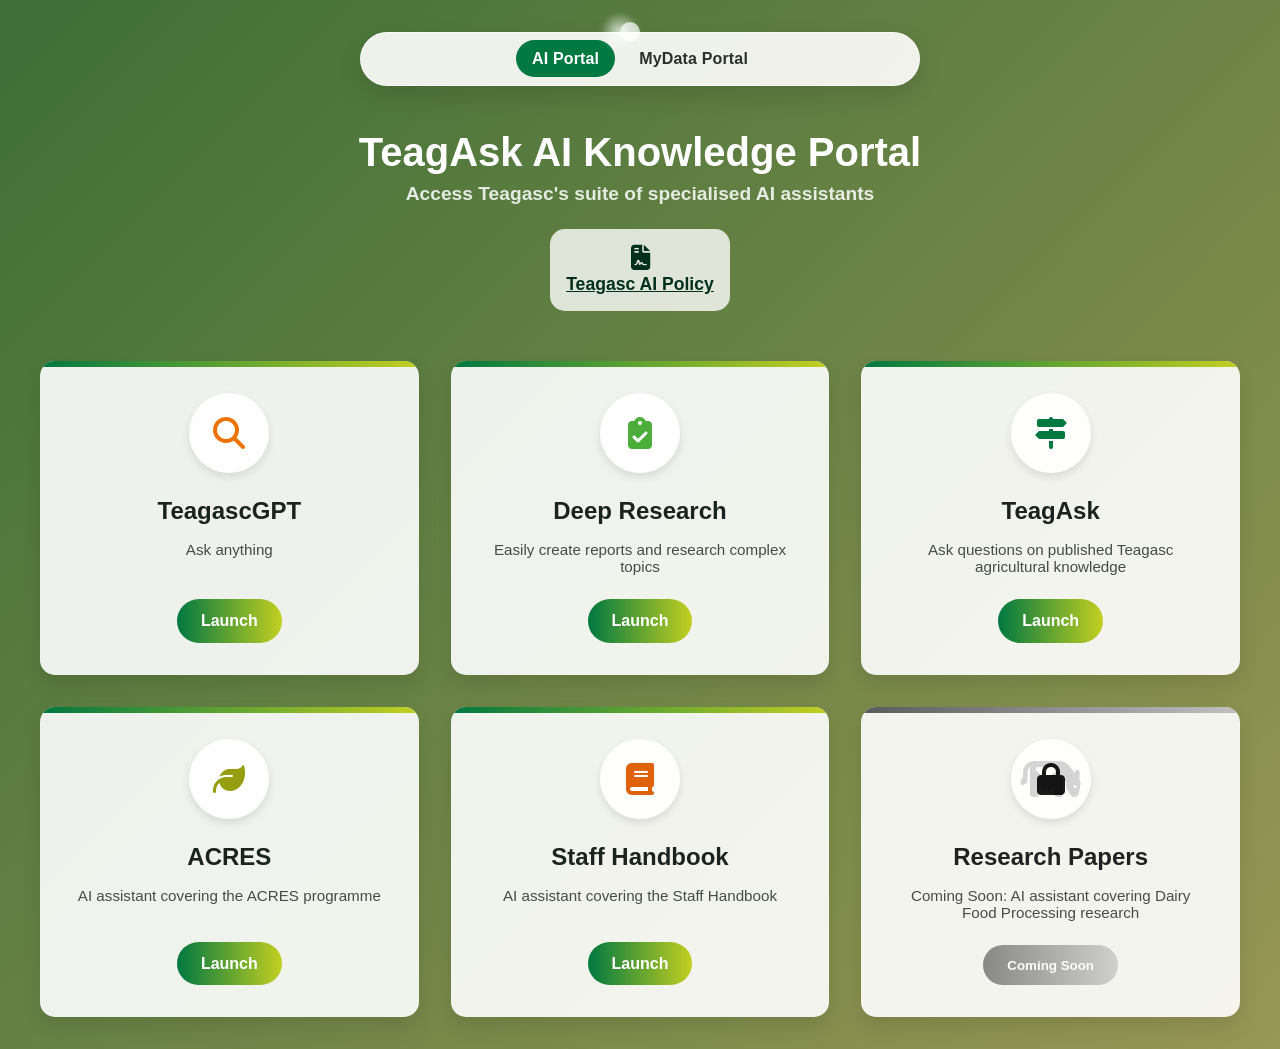
==== index.html @ 5e473bdd "added nav bar" ====
<!DOCTYPE html>
<html lang="en">

<head>
  <meta charset="UTF-8" />
  <meta name="viewport" content="width=device-width, initial-scale=1.0" />
  <title>TeagAsk AI Knowledge Portal</title>
  <link rel="stylesheet" href="styles.css">

  <!-- Font Awesome CDN for icons -->
  <link rel="stylesheet" href="https://cdnjs.cloudflare.com/ajax/libs/font-awesome/6.7.2/css/all.min.css" integrity="sha512-Evv84Mr4kqVGRNSgIGL/F/aIDqQb7xQ2vcrdIwxfjThSH8CSR7PBEakCr51Ck+w+/U6swU2Im1vVX0SVk9ABhg==" crossorigin="anonymous" referrerpolicy="no-referrer" />

</head>

<body>
  <!-- Custom cursor elements -->
  <div class="cursor"></div>
  <div class="cursor-glow"></div>

  <nav class="top-nav" aria-label="Portal navigation">
    <a class="top-nav-link active" href="https://ai.teagasc.net/aiportal">AI Portal</a>
    <a class="top-nav-link" href="https://ai.teagasc.net/mydata">MyData Portal</a>
  </nav>

  <header>
    <h1>TeagAsk AI Knowledge Portal</h1>
    <p class="subtitle">Access Teagasc's suite of specialised AI assistants</p>
  </header>

    <footer style="margin-bottom: 50px;">
    <div class="footer-links">
      <!-- Teagasc AI Policy -->
      <a href="./Teagasc_AI_Policy_1.0.pdf" class="footer-link" style="cursor: none">
        <i class="fas fa-file-contract" style="text-decoration: none;"></i>
        <span style="text-decoration: underline;">Teagasc AI Policy</span>
      </a>
      <!-- Teagasc Staff AI Guidelines -->
      <!-- <a href="#" class="footer-link" style="cursor: none">
        <i class="fas fa-user-shield" style="text-decoration: none;"></i>
        <span style="text-decoration: underline;">Teagasc Staff AI Guidelines</span>
      </a> -->
      <!-- Teagasc AI Ethics Committee -->
      <!-- <a href="#" class="footer-link" style="cursor: none">
        <i class="fas fa-balance-scale" style="text-decoration: none;"></i>
        <span style="text-decoration: underline;">Teagasc AI Ethics Committee</span>
      </a> -->
    </div>
  </footer>

  <main class="dashboard">


    <!-- LibreChat -->
    <div class="card">
      <div class="card-icon">
        <!-- Magnifying glass icon for research and reporting -->
        <i class="fas fa-search" style="color: #ec7301;"></i>
      </div>
      <h2>TeagascGPT</h2>
      <p>Ask anything</p>
      <a class="card-button" href="https://ai.teagasc.net/login">Launch</a>
    </div>


    <!-- TeagAsk for Teagasc Research Card -->
    <div class="card">
      <div class="card-icon">
        <!-- Clipboard research and reporting -->
        <i class="fas fa-clipboard-check" style="color: #4BAe3B;"></i>
      </div>
      <h2>Deep Research</h2>
      <p>Easily create reports and research complex topics</p>
      <a class="card-button" href="https://teagask.teagasc.net/#form">Launch</a>
    </div>
    
        <!-- TeagAsk Card -->
    <div class="card">
      <div class="card-icon">
        <!-- Signpost icon for advisory/signposting -->
        <i class="fas fa-map-signs" style="color: #007841;"></i>
      </div>
      <h2>TeagAsk</h2>
      <p>Ask questions on published Teagasc agricultural knowledge</p>
      <a class="card-button" href="https://teagasc.workvivo.com/spaces/71274/pages">Launch</a>
    </div>


    <!-- ACRES Card -->
    <div class="card">
      <div class="card-icon">
        <!-- Leaf icon representing agricultural themes -->
        <i class="fas fa-leaf" style="color: #959e0f;"></i>
      </div>
      <h2>ACRES</h2>
      <p>AI assistant covering the ACRES programme</p>
      <a class="card-button" href="https://teagasc.workvivo.com/spaces/49311/pages/acres-ai-assistant">Launch</a>
    </div>

    <!-- Staff Handbook Card -->
    <div class="card">
      <div class="card-icon">
        <!-- Book icon for the Staff Handbook -->
        <i class="fas fa-book" style="color: #de630c;"></i>
      </div>
      <h2>Staff Handbook</h2>
      <p>AI assistant covering the Staff Handbook</p>
      <a class="card-button" href="https://teagasc.workvivo.com/spaces/43306/pages/staff-handbook">Launch</a>
    </div>

    <!-- Research Digest Card -->
    <!-- <div class="card">
      <div class="card-icon">
        <i class="fas fa-newspaper" style="color: #c4161c;"></i>
      </div>
      <h2>Research Digest</h2>
      <p>Custom GPT for simplifying research papers into easy to understand articles</p>
      <a class="card-button" href="https://chatgpt.com/g/g-n08WcVpF4-teagasc-researchdigest">Launch</a>
    </div> -->


    <!-- AI Data Analyser Card -->
    <!-- <div class="card">
      <div class="card-icon">
        <i class="fas fa-chart-bar" style="color: #784600;"></i>
      </div>
      <h2>AI Data Analyser</h2>
      <p>Custom GPT specialised in data analysis and visualisations</p>
      <a class="card-button" href="https://chatgpt.com/g/g-67879f566f708191b89982acaa59dfac-teagasc-data-analysis">Launch</a>
    </div> -->


    <!-- Research Papers Card -->
    <!-- <div class="card">
      <div class="card-icon"> -->
        <!-- Cow icon for Dairy Food Processing research -->
        <!-- <i class="fas fa-cow"></i>
      </div>
      <h2>Research Papers</h2>
      <p>AI assistant covering Dairy Food Processing research</p>
      <button class="card-button">Launch</button>
    </div> -->

    <div class="card coming-soon">
      <div class="card-icon" style="position: relative;">
        <!-- Cow icon for Dairy Food Processing research -->
        <i class="fas fa-cow" style="font-size: 3rem; color: #d4d4d4;"></i>
        <!-- Lock overlay -->
        <div class="lock-overlay">
          <i class="fas fa-lock"></i>
        </div>
      </div>
      <h2>Research Papers</h2>
      <p>Coming Soon: AI assistant covering Dairy Food Processing research</p>
      <button class="card-button" disabled>Coming Soon</button>
    </div>




    <!-- RAG Bots Card (Opens the modal) -->
    <!-- <div class="card" id="ragBotsCard">
      <div class="card-icon">
        <svg viewBox="0 0 24 24" fill="none" stroke="#7d4800" stroke-width="2" stroke-linecap="round"
          stroke-linejoin="round">
          <path d="M22 19a2 2 0 0 1-2 2H4a2 2 0 0 1-2-2V5a2 2 0 0 1 2-2h5l2 3h9a2 2 0 0 1 2 2z"></path>
        </svg>
      </div>
      <h2>RAG Bots</h2>
      <p>Domain-specific AI assistants with specialised knowledge bases.</p>
      <button class="card-button" id="ragBotsButton">Explore</button>
    </div> -->
  </main>

  <!-- Modal Structure -->
  <!-- <div class="folder-modal" id="ragBotsModal">
    <div class="folder-modal-content">
      <div class="modal-header">
        <span class="modal-title">RAG Bots</span>
        <button class="close-modal" id="closeModalButton">×</button>
      </div>
      <div class="modal-body">
        <div class="app-icon" data-bot="Agricultural KB">
          <svg viewBox="0 0 24 24" fill="none" stroke="#238c18" stroke-width="2" stroke-linecap="round"
            stroke-linejoin="round">
            <path d="M2 3h6a4 4 0 0 1 4 4v14a3 3 0 0 0-3-3H2z"></path>
            <path d="M22 3h-6a4 4 0 0 0-4 4v14a3 3 0 0 1 3-3h7z"></path>
          </svg>
          <span>Staff Handbook</span>
        </div>

        <div class="app-icon" data-bot="Dairy Systems">
          <svg viewBox="0 0 24 24" fill="none" stroke="#16a085" stroke-width="2" stroke-linecap="round"
            stroke-linejoin="round">
            <path d="M18 8h1a4 4 0 0 1 0 8h-1"></path>
            <path d="M2 8h16v9a4 4 0 0 1-4 4H6a4 4 0 0 1-4-4V8z"></path>
            <line x1="6" y1="1" x2="6" y2="4"></line>
            <line x1="10" y1="1" x2="10" y2="4"></line>
            <line x1="14" y1="1" x2="14" y2="4"></line>
          </svg>
          <span>Research Paper</span>
        </div>

        <div class="app-icon" data-bot="Crop Science">
          <svg viewBox="0 0 24 24" fill="none" stroke="#c0392b" stroke-width="2" stroke-linecap="round"
            stroke-linejoin="round">
            <path d="M20.24 12.24a6 6 0 0 0-8.49-8.49L5 10.5V19h8.5z"></path>
            <line x1="16" y1="8" x2="2" y2="22"></line>
            <line x1="17.5" y1="15" x2="9" y2="15"></line>
          </svg>
          <span>ACRES</span>
        </div>
      </div>
    </div>
  </div> -->

  <script src="script.js"></script>
</body>

</html>
---- styles.css ----
:root {
    --primary-color: #007841;
    --secondary-color: #c3cf21;
    --accent-color: #c3cf21;
    --background-start: rgba(61, 111, 54, 1);
    --background-end: rgba(152, 151, 84, 1);
    --card-bg: rgba(255, 255, 255, 0.9);
    --card-shadow: 0 10px 20px rgba(0, 0, 0, 0.1);
    --text-color: #1b231e;
    --transition-time: 0.3s;
  }

  * {
    margin: 0;
    padding: 0;
    box-sizing: border-box;
    font-family: 'Segoe UI', Tahoma, Geneva, Verdana, sans-serif;
  }

  /* Hide the default cursor everywhere */
  body,
  button,
  .card,
  .card-button,
  .app-icon,
  .close-modal
  .footer-links {
    cursor: none !important;
  }

  body {
    min-height: 100vh;
    background: linear-gradient(135deg, var(--background-start), var(--background-end));
    color: var(--text-color);
    display: flex;
    flex-direction: column;
    align-items: center;
    transition: background 0.5s ease;
    padding: 2rem;
    overflow-x: hidden;
  }

  .top-nav {
    position: static;
    z-index: 9999;
    width: min(560px, 100%);
    margin: 0 auto 1.25rem;
    padding: 0.45rem;
    display: flex;
    justify-content: center;
    gap: 0.5rem;
    background: rgba(248, 248, 245, 0.95);
    border: 1px solid rgba(255, 255, 255, 0.7);
    border-radius: 999px;
    box-shadow: 0 10px 25px rgba(0, 0, 0, 0.12);
    backdrop-filter: blur(6px);
  }

  .top-nav-link {
    padding: 0.6rem 1rem;
    border-radius: 999px;
    color: #2a302b;
    text-decoration: none;
    font-weight: 600;
    letter-spacing: 0.01em;
    transition: background-color 0.2s ease, color 0.2s ease;
  }

  .top-nav-link:hover {
    background: rgba(0, 120, 65, 0.12);
    color: #0c4a2c;
  }

  .top-nav-link.active {
    background: #007841;
    color: #ffffff;
  }

  /* Custom cursor styles with smooth transition */
  .cursor {
    position: fixed;
    width: 20px;
    height: 20px;
    border-radius: 50%;
    background-color: rgba(255, 255, 255, 0.69);
    pointer-events: none;
    transform: translate(-50%, -50%);
    z-index: 10002;
    transition: background-color 0.3s ease;
  }

  .cursor-glow {
    position: fixed;
    width: 40px;
    height: 40px;
    border-radius: 50%;
    background: radial-gradient(circle, rgba(253, 255, 254, 0.8) 0%, rgba(255, 255, 255, 0) 70%);
    pointer-events: none;
    transform: translate(-50%, -50%);
    z-index: 10001;
    filter: blur(2px);
    transition: background-color 0.3s ease, width 0.3s ease, height 0.3s ease;
  }

  header {
    text-align: center;
    width: 100%;
  }

  h1 {
    font-size: 2.5rem;
    margin-bottom: 0.5rem;
    margin-top: 1.5rem;
    background: linear-gradient(to right, var(--background-start), var(--background-end));
    -webkit-background-clip: text;
    background-clip: text;
    color: rgb(255, 255, 255);
  }

  header p {
    color: rgb(255, 255, 255);
    font-weight: bold;
    font-size: 2.5rem;
    margin-bottom: 0.5rem;
  }

  .subtitle {
    font-size: 1.2rem;
    opacity: 0.85;
  }

  .dashboard {
    display: grid;
    grid-template-columns: repeat(auto-fit, minmax(300px, 1fr));
    gap: 2rem;
    width: 100%;
    max-width: 1200px;
  }

  .card {
    background: var(--card-bg);
    border-radius: 15px;
    padding: 2rem;
    box-shadow: var(--card-shadow);
    transition: transform var(--transition-time), box-shadow var(--transition-time);
    position: relative;
    overflow: hidden;
    display: flex;
    flex-direction: column;
    align-items: center;
    min-height: 250px;
  }

  .card:hover {
    transform: translateY(-10px);
    box-shadow: 0 15px 30px rgba(0, 0, 0, 0.15);
  }

  .card::before {
    content: '';
    position: absolute;
    top: 0;
    left: 0;
    width: 100%;
    height: 6px;
    background: linear-gradient(to right, var(--primary-color), var(--secondary-color));
  }

  .card-icon {
    width: 80px;
    height: 80px;
    margin-bottom: 1.5rem;
    display: flex;
    align-items: center;
    justify-content: center;
    background: rgba(255, 255, 255, 0.9);
    border-radius: 50%;
    box-shadow: 0 4px 8px rgba(0, 0, 0, 0.1);
  }

  .card-icon i {
    font-size: 2rem;  /* Increase this value as needed */
    display: block;
    width: 100%;
    text-align: center;
  }

  .card h2 {
    font-size: 1.5rem;
    margin-bottom: 1rem;
    text-align: center;
  }

  .card p {
    font-size: 0.95rem;
    opacity: 0.8;
    text-align: center;
    margin-bottom: 1.5rem;
  }

  .card-button {
    padding: 0.8rem 1.5rem;
    background: linear-gradient(to right, var(--primary-color), var(--secondary-color));
    color: white;
    border: none;
    border-radius: 30px;
    font-weight: 600;
    transition: transform 0.2s;
    margin-top: auto;
    text-decoration: none;
  }

  .card-button:hover {
    transform: scale(1.05);
  }

  /* ======== MODAL (Folder-style) ======== */
  .folder-modal {
    position: fixed;
    top: 0;
    left: 0;
    width: 100vw;
    height: 100vh;
    background: rgba(0, 0, 0, 0.5);
    backdrop-filter: blur(5px);
    display: none;
    /* Hidden by default */
    align-items: center;
    justify-content: center;
    z-index: 10000;
    /* Above everything else */
  }

  .folder-modal.show {
    display: flex;
    /* Show the modal */
    animation: fadeIn 0.3s forwards;
  }

  @keyframes fadeIn {
    from {
      opacity: 0;
    }

    to {
      opacity: 1;
    }
  }

  .folder-modal-content {
    width: 90%;
    max-width: 600px;
    background: var(--card-bg);
    border-radius: 20px;
    padding: 2rem;
    box-shadow: var(--card-shadow);
    position: relative;
    display: flex;
    flex-direction: column;
    align-items: center;
    animation: scaleUp 0.3s ease;
  }

  @keyframes scaleUp {
    from {
      transform: scale(0.9);
    }

    to {
      transform: scale(1);
    }
  }

  .modal-header {
    margin-bottom: 1.5rem;
    display: flex;
    justify-content: space-between;
    width: 100%;
  }

  .modal-title {
    font-size: 1.4rem;
    font-weight: bold;
    text-align: left;
  }

  .close-modal {
    background: none;
    border: none;
    font-size: 1.85rem;
    cursor: none;
    color: #999;
    transition: color 0.2s;
  }

  .close-modal:hover {
    color: #666;
  }

  .modal-body {
    display: flex;
    flex-wrap: wrap;
    gap: 1rem;
    justify-content: center;
    width: 100%;
  }

  /* Example “app icon” style for the AI assistants inside the folder */
  .app-icon {
    width: 100px;
    height: 100px;
    background: rgba(255, 255, 255, 0.9);
    border-radius: 15px;
    box-shadow: 0 4px 8px rgba(0, 0, 0, 0.1);
    display: flex;
    flex-direction: column;
    align-items: center;
    justify-content: center;
    text-align: center;
    transition: transform 0.2s;
  }

  .app-icon:hover {
    transform: translateY(-5px);
  }

  .app-icon svg {
    width: 40px;
    height: 40px;
    margin-bottom: 0.5rem;
  }

  .app-icon span {
    font-size: 0.85rem;
    font-weight: 500;
  }

  /* Responsive */
  @media (max-width: 768px) {
    .top-nav {
      width: 100%;
      padding: 0.4rem;
      gap: 0.35rem;
    }

    .top-nav-link {
      flex: 1;
      text-align: center;
      padding: 0.55rem 0.75rem;
      font-size: 0.95rem;
    }

    .dashboard {
      grid-template-columns: 1fr;
    }

    h1 {
      font-size: 2rem;
    }

    .card {
      min-height: 220px;
    }

    .folder-modal-content {
      width: 95%;
    }
  }



  footer {
    margin-top: 1rem;
    bottom: 0;
    padding: 1rem;
    background-color: rgba(255, 254, 254, 0.8); /* Slightly darker for contrast with white text */
    text-align: center;
    border-radius: 15px;
    transition: transform var(--transition-time), box-shadow var(--transition-time);
  }

  footer:hover {
    transform: translateY(-10px);
  }

  .footer-links {
    display: flex;
    justify-content: center;
    gap: 5rem; /* spacing between links */
  }

  .footer-link {
    display: flex;
    flex-direction: column;
    align-items: center;
    text-decoration: none;
    color: #00301b; /* white text */
    font-weight: 600;
    font-size: 1.1rem; /* slightly larger text */
  }

  .footer-link i {
    font-size: 1.6rem; /* make icon a bit bigger */
    margin-bottom: 0.25rem;
  }


   /* Apply grayscale to the entire card to achieve the black and white effect */
   .coming-soon {
    filter: grayscale(100%);
    position: relative;
  }

  /* Style the lock overlay to appear over the card-icon */
  .coming-soon .lock-overlay {
    position: absolute;
    top: 50%;
    left: 50%;
    transform: translate(-50%, -50%);
    color: #000000;
    font-size: 2.5rem;
    opacity: 0.9;
    pointer-events: none; /* Ensure the overlay doesn't block interactions */
  }

  /* Disable the button appearance */
  .coming-soon .card-button {
    cursor: not-allowed;
    opacity: 0.7;
  }
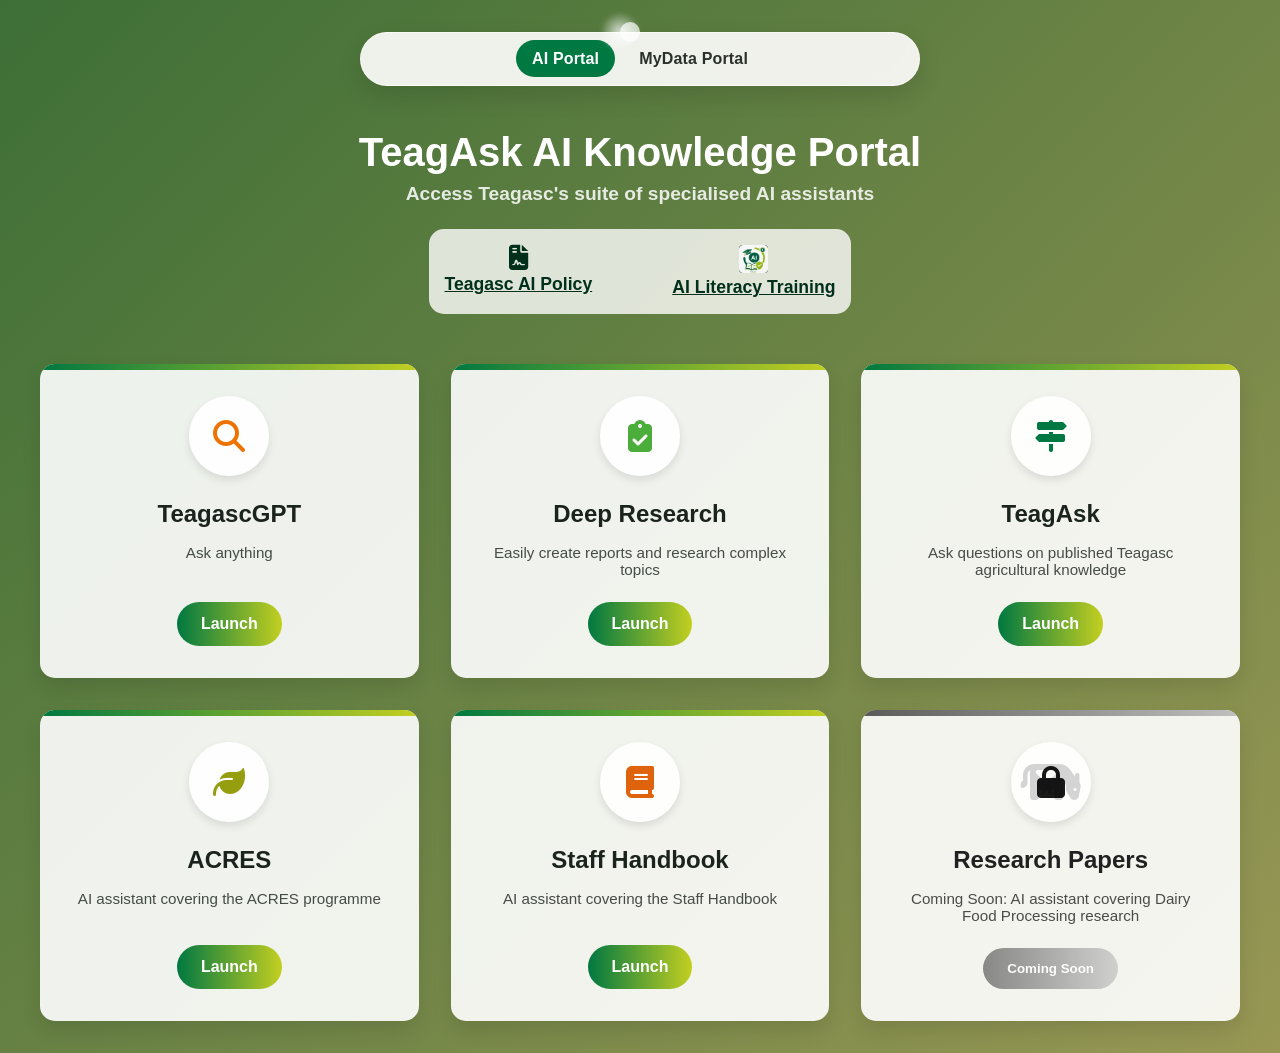
==== commit 53eab3c9: "Add AI literacy training footer link" ====
--- a/index.html
+++ b/index.html
@@ -30,13 +30,18 @@
     <footer style="margin-bottom: 50px;">
     <div class="footer-links">
       <!-- Teagasc AI Policy -->
-      <a href="./Teagasc_AI_Policy_1.0.pdf" class="footer-link" style="cursor: none">
-        <i class="fas fa-file-contract" style="text-decoration: none;"></i>
-        <span style="text-decoration: underline;">Teagasc AI Policy</span>
-      </a>
-      <!-- Teagasc Staff AI Guidelines -->
-      <!-- <a href="#" class="footer-link" style="cursor: none">
-        <i class="fas fa-user-shield" style="text-decoration: none;"></i>
+      <a href="./Teagasc_AI_Policy_1.0.pdf" class="footer-link" style="cursor: none">
+        <i class="fas fa-file-contract" style="text-decoration: none;"></i>
+        <span style="text-decoration: underline;">Teagasc AI Policy</span>
+      </a>
+      <!-- AI Literacy Training -->
+      <a href="https://tlearn.teagasc.ie/course/view.php?id=578" class="footer-link" style="cursor: none">
+        <img class="footer-link-icon" src="./Foundational-AI-Icon.png" alt="" aria-hidden="true">
+        <span style="text-decoration: underline;">AI Literacy Training</span>
+      </a>
+      <!-- Teagasc Staff AI Guidelines -->
+      <!-- <a href="#" class="footer-link" style="cursor: none">
+        <i class="fas fa-user-shield" style="text-decoration: none;"></i>
         <span style="text-decoration: underline;">Teagasc Staff AI Guidelines</span>
       </a> -->
       <!-- Teagasc AI Ethics Committee -->
--- a/styles.css
+++ b/styles.css
@@ -383,11 +383,13 @@
     transform: translateY(-10px);
   }
 
-  .footer-links {
-    display: flex;
-    justify-content: center;
-    gap: 5rem; /* spacing between links */
-  }
+  .footer-links {
+    display: flex;
+    justify-content: center;
+    align-items: flex-start;
+    flex-wrap: wrap;
+    gap: 5rem; /* spacing between links */
+  }
 
   .footer-link {
     display: flex;
@@ -399,10 +401,18 @@
     font-size: 1.1rem; /* slightly larger text */
   }
 
-  .footer-link i {
-    font-size: 1.6rem; /* make icon a bit bigger */
-    margin-bottom: 0.25rem;
-  }
+  .footer-link i {
+    font-size: 1.6rem; /* make icon a bit bigger */
+    margin-bottom: 0.25rem;
+  }
+
+  .footer-link-icon {
+    width: 1.8rem;
+    height: 1.8rem;
+    object-fit: contain;
+    margin-bottom: 0.25rem;
+    border-radius: 0.25rem;
+  }
 
 
    /* Apply grayscale to the entire card to achieve the black and white effect */
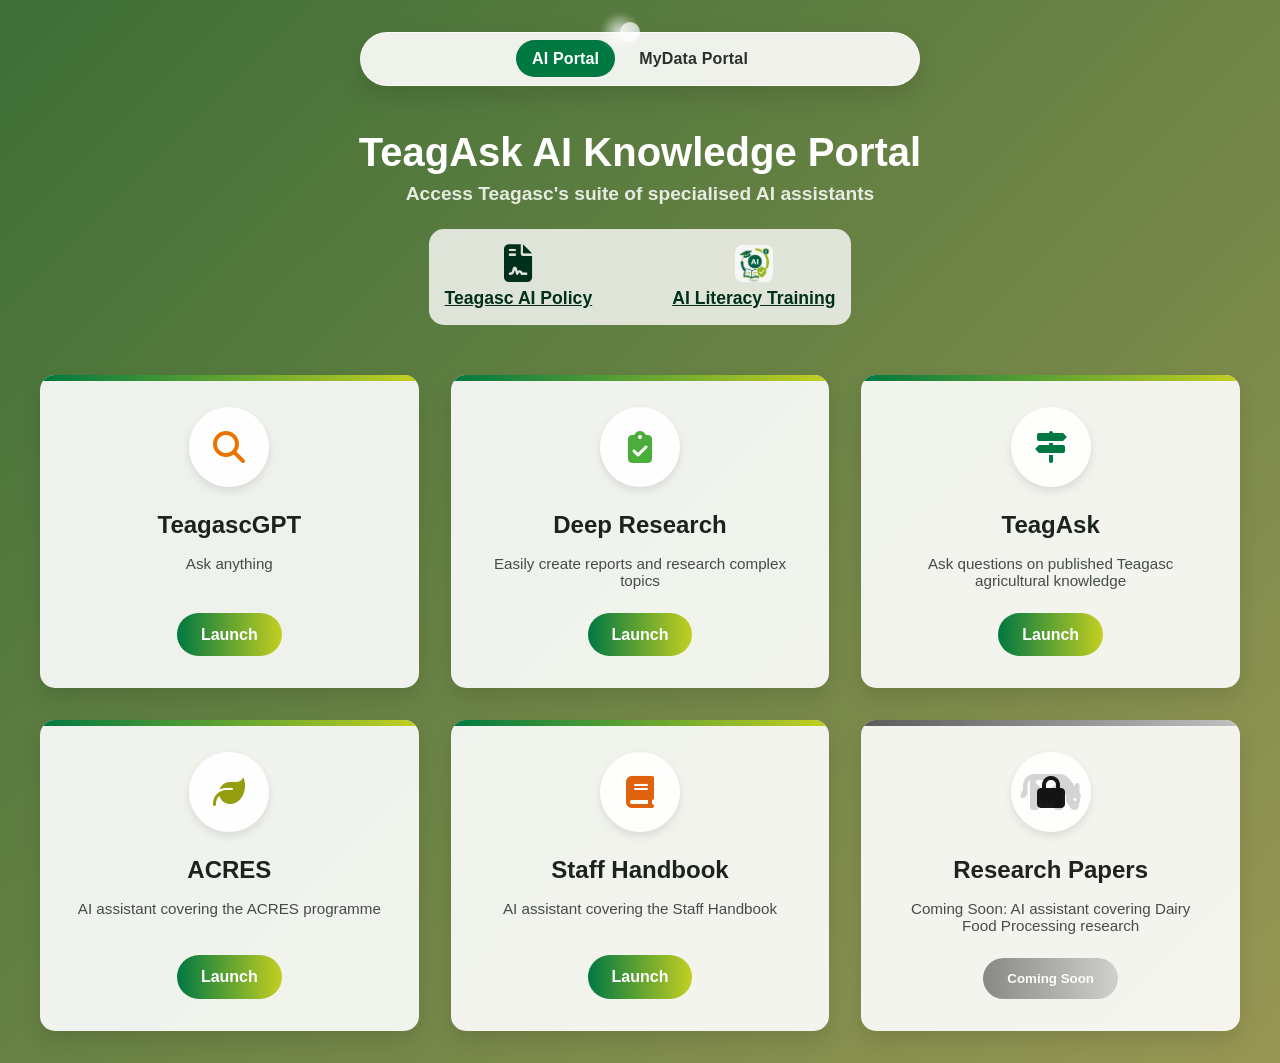
==== commit ba50f894: "Refine footer icon sizing" ====
--- a/index.html
+++ b/index.html
@@ -36,7 +36,7 @@
       </a>
       <!-- AI Literacy Training -->
       <a href="https://tlearn.teagasc.ie/course/view.php?id=578" class="footer-link" style="cursor: none">
-        <img class="footer-link-icon" src="./Foundational-AI-Icon.png" alt="" aria-hidden="true">
+        <img class="footer-link-icon" src="./Foundational-AI-Icon.png" alt="" aria-hidden="true" width="38" height="38">
         <span style="text-decoration: underline;">AI Literacy Training</span>
       </a>
       <!-- Teagasc Staff AI Guidelines -->
--- a/styles.css
+++ b/styles.css
@@ -402,16 +402,21 @@
   }
 
   .footer-link i {
-    font-size: 1.6rem; /* make icon a bit bigger */
-    margin-bottom: 0.25rem;
-  }
-
-  .footer-link-icon {
-    width: 1.8rem;
-    height: 1.8rem;
-    object-fit: contain;
-    margin-bottom: 0.25rem;
-    border-radius: 0.25rem;
+    font-size: 2.35rem; /* make icon a bit bigger */
+    line-height: 2.35rem;
+    margin-bottom: 0.35rem;
+  }
+
+  .footer-link img.footer-link-icon {
+    display: block;
+    flex: 0 0 auto;
+    width: 2.35rem !important;
+    height: 2.35rem !important;
+    max-width: 2.35rem;
+    max-height: 2.35rem;
+    object-fit: cover;
+    margin-bottom: 0.35rem;
+    border-radius: 0.45rem;
   }
 
 
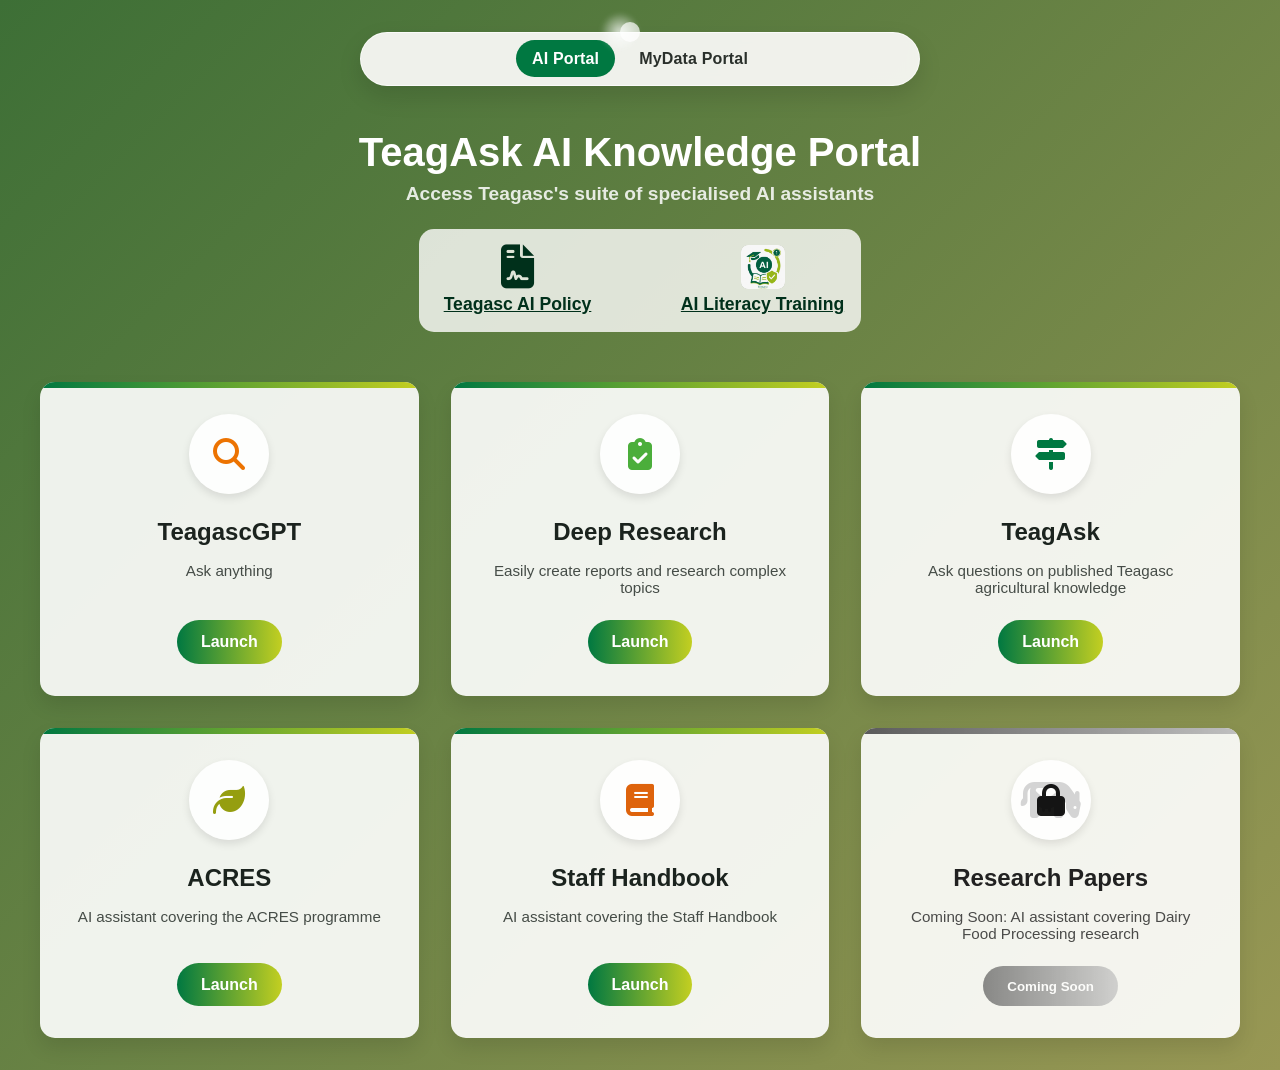
==== commit 383de75a: "Align footer link icons" ====
--- a/index.html
+++ b/index.html
@@ -29,9 +29,9 @@
 
     <footer style="margin-bottom: 50px;">
     <div class="footer-links">
-      <!-- Teagasc AI Policy -->
+      <!-- Teagasc AI Policy -->
       <a href="./Teagasc_AI_Policy_1.0.pdf" class="footer-link" style="cursor: none">
-        <i class="fas fa-file-contract" style="text-decoration: none;"></i>
+        <i class="fas fa-file-contract footer-link-icon" style="text-decoration: none;"></i>
         <span style="text-decoration: underline;">Teagasc AI Policy</span>
       </a>
       <!-- AI Literacy Training -->
--- a/styles.css
+++ b/styles.css
@@ -391,32 +391,43 @@
     gap: 5rem; /* spacing between links */
   }
 
-  .footer-link {
-    display: flex;
-    flex-direction: column;
-    align-items: center;
-    text-decoration: none;
-    color: #00301b; /* white text */
-    font-weight: 600;
-    font-size: 1.1rem; /* slightly larger text */
-  }
-
-  .footer-link i {
-    font-size: 2.35rem; /* make icon a bit bigger */
-    line-height: 2.35rem;
+  .footer-link {
+    display: flex;
+    flex-direction: column;
+    align-items: center;
+    justify-content: flex-start;
+    text-decoration: none;
+    color: #00301b; /* white text */
+    font-weight: 600;
+    font-size: 1.1rem; /* slightly larger text */
+    min-width: 165px;
+  }
+
+  .footer-link .footer-link-icon {
+    display: flex;
+    align-items: center;
+    justify-content: center;
+    width: 2.75rem !important;
+    height: 2.75rem !important;
+    max-width: 2.75rem;
+    max-height: 2.75rem;
     margin-bottom: 0.35rem;
   }
 
+  .footer-link i.footer-link-icon {
+    font-size: 2.75rem; /* make icon a bit bigger */
+    line-height: 2.75rem;
+  }
+
   .footer-link img.footer-link-icon {
+    flex: 0 0 auto;
+    object-fit: cover;
+    border-radius: 0.45rem;
+  }
+
+  .footer-link span {
     display: block;
-    flex: 0 0 auto;
-    width: 2.35rem !important;
-    height: 2.35rem !important;
-    max-width: 2.35rem;
-    max-height: 2.35rem;
-    object-fit: cover;
-    margin-bottom: 0.35rem;
-    border-radius: 0.45rem;
+    line-height: 1.25;
   }
 
 
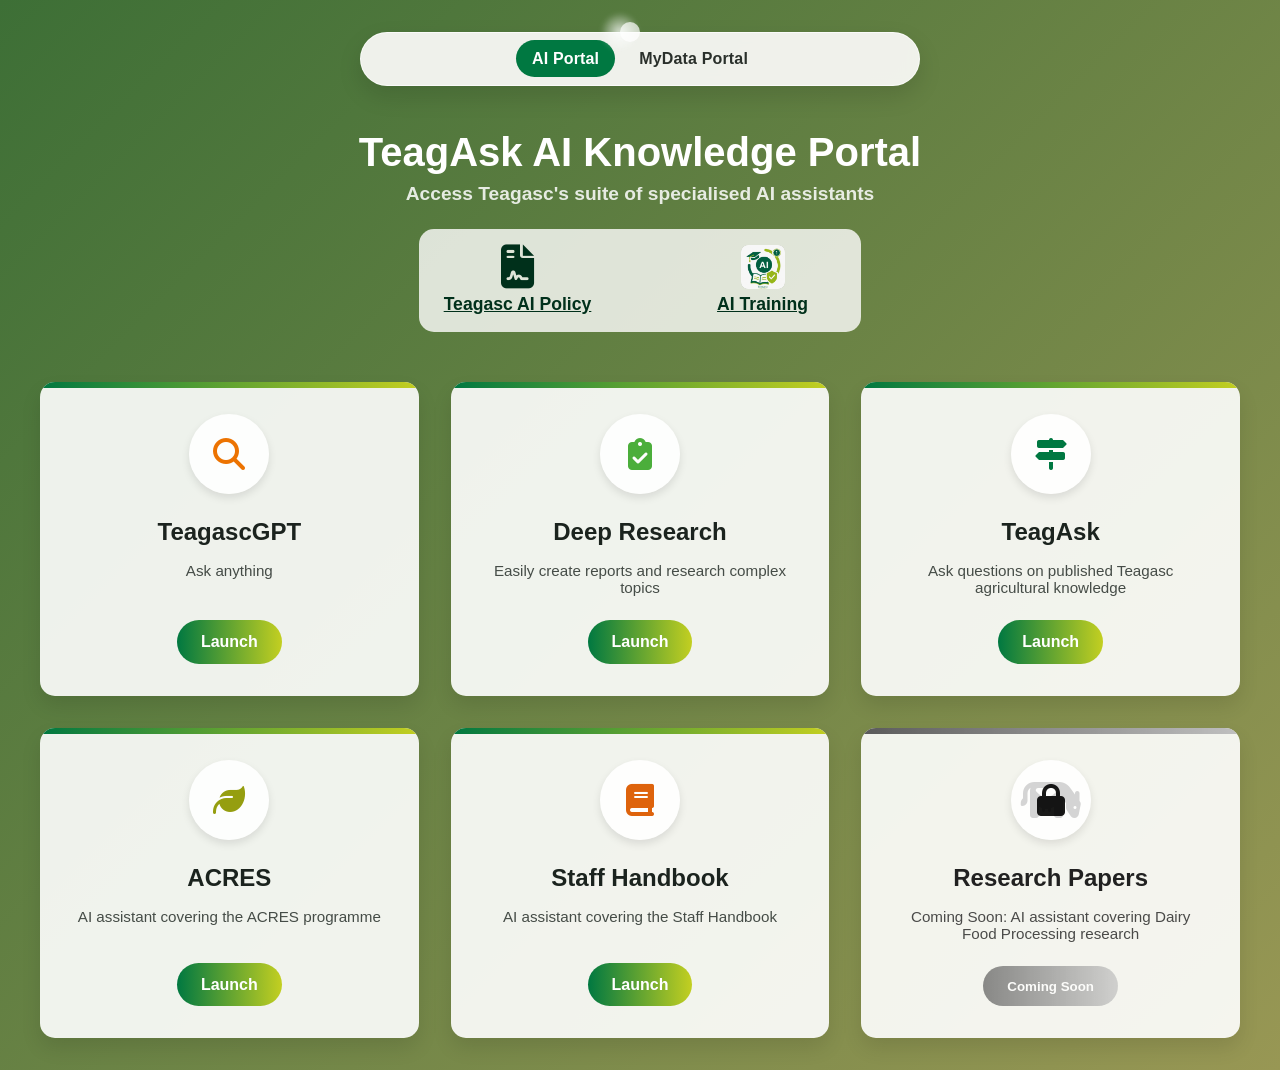
==== commit 4befeab7: "Update index.html with ai literacy training rename and new link" ====
--- a/index.html
+++ b/index.html
@@ -12,36 +12,36 @@
 
 </head>
 
-<body>
-  <!-- Custom cursor elements -->
-  <div class="cursor"></div>
-  <div class="cursor-glow"></div>
-
-  <nav class="top-nav" aria-label="Portal navigation">
-    <a class="top-nav-link active" href="https://ai.teagasc.net/aiportal">AI Portal</a>
-    <a class="top-nav-link" href="https://ai.teagasc.net/mydata">MyData Portal</a>
-  </nav>
-
-  <header>
-    <h1>TeagAsk AI Knowledge Portal</h1>
-    <p class="subtitle">Access Teagasc's suite of specialised AI assistants</p>
-  </header>
+<body>
+  <!-- Custom cursor elements -->
+  <div class="cursor"></div>
+  <div class="cursor-glow"></div>
+
+  <nav class="top-nav" aria-label="Portal navigation">
+    <a class="top-nav-link active" href="https://ai.teagasc.net/aiportal">AI Portal</a>
+    <a class="top-nav-link" href="https://ai.teagasc.net/mydata">MyData Portal</a>
+  </nav>
+
+  <header>
+    <h1>TeagAsk AI Knowledge Portal</h1>
+    <p class="subtitle">Access Teagasc's suite of specialised AI assistants</p>
+  </header>
 
     <footer style="margin-bottom: 50px;">
     <div class="footer-links">
-      <!-- Teagasc AI Policy -->
-      <a href="./Teagasc_AI_Policy_1.0.pdf" class="footer-link" style="cursor: none">
-        <i class="fas fa-file-contract footer-link-icon" style="text-decoration: none;"></i>
-        <span style="text-decoration: underline;">Teagasc AI Policy</span>
-      </a>
-      <!-- AI Literacy Training -->
-      <a href="https://tlearn.teagasc.ie/course/view.php?id=578" class="footer-link" style="cursor: none">
-        <img class="footer-link-icon" src="./Foundational-AI-Icon.png" alt="" aria-hidden="true" width="38" height="38">
-        <span style="text-decoration: underline;">AI Literacy Training</span>
-      </a>
-      <!-- Teagasc Staff AI Guidelines -->
-      <!-- <a href="#" class="footer-link" style="cursor: none">
-        <i class="fas fa-user-shield" style="text-decoration: none;"></i>
+      <!-- Teagasc AI Policy -->
+      <a href="./Teagasc_AI_Policy_1.0.pdf" class="footer-link" style="cursor: none">
+        <i class="fas fa-file-contract footer-link-icon" style="text-decoration: none;"></i>
+        <span style="text-decoration: underline;">Teagasc AI Policy</span>
+      </a>
+      <!-- AI Literacy Training -->
+      <a href="https://tlearn.teagasc.ie/totara/program/view.php?id=31 " class="footer-link" style="cursor: none">
+        <img class="footer-link-icon" src="./Foundational-AI-Icon.png" alt="" aria-hidden="true" width="38" height="38">
+        <span style="text-decoration: underline;">AI Training</span>
+      </a>
+      <!-- Teagasc Staff AI Guidelines -->
+      <!-- <a href="#" class="footer-link" style="cursor: none">
+        <i class="fas fa-user-shield" style="text-decoration: none;"></i>
         <span style="text-decoration: underline;">Teagasc Staff AI Guidelines</span>
       </a> -->
       <!-- Teagasc AI Ethics Committee -->
@@ -221,4 +221,4 @@
   <script src="script.js"></script>
 </body>
 
-</html>
+</html>
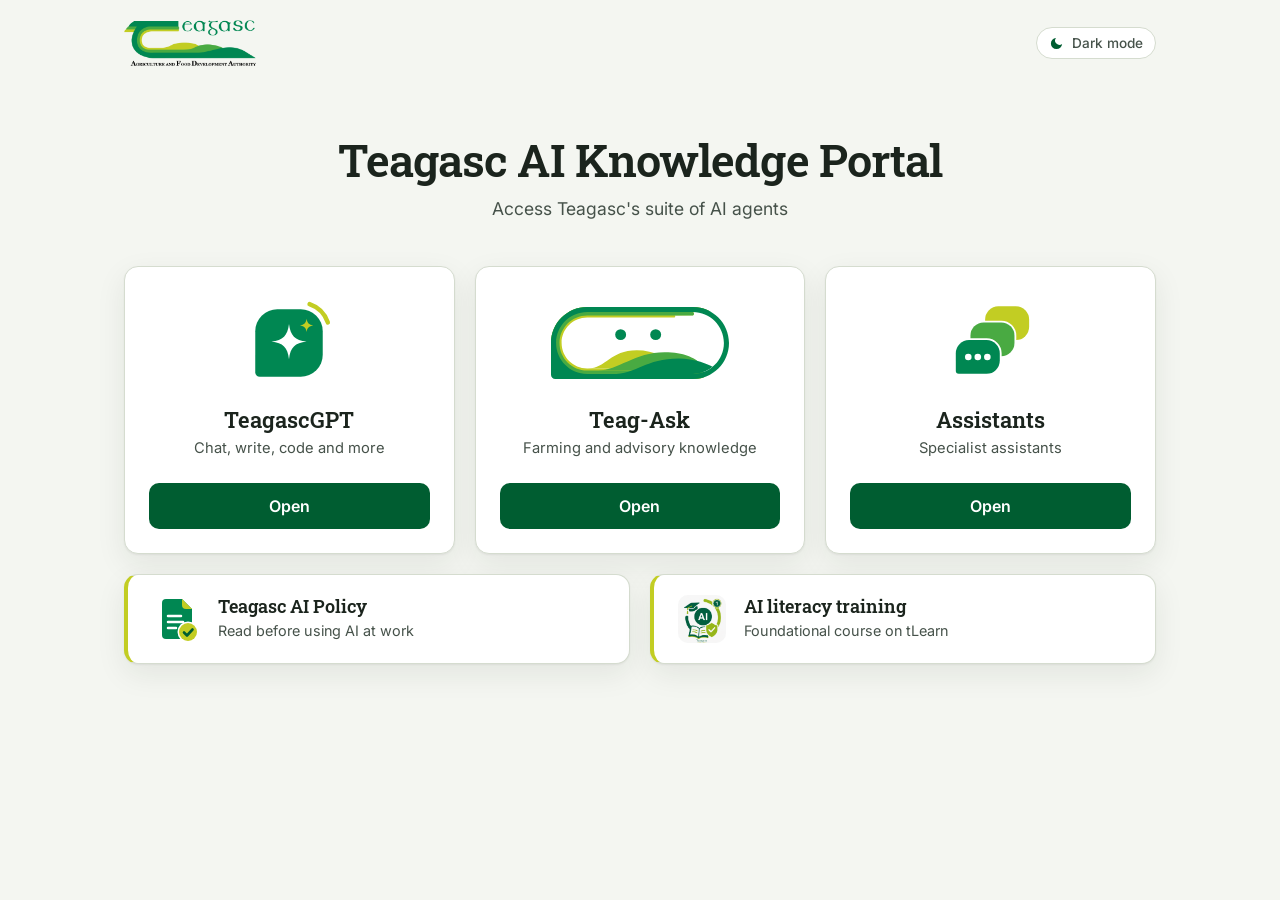
==== commit 2a3dacb6: "Redesign the AI Portal around three tools, with an Assistants hub and Teag-Ask built in - Portal: Te" ====
--- a/index.html
+++ b/index.html
@@ -1,224 +1,92 @@
 <!DOCTYPE html>
 <html lang="en">
-
 <head>
   <meta charset="UTF-8" />
   <meta name="viewport" content="width=device-width, initial-scale=1.0" />
-  <title>TeagAsk AI Knowledge Portal</title>
-  <link rel="stylesheet" href="styles.css">
-
-  <!-- Font Awesome CDN for icons -->
-  <link rel="stylesheet" href="https://cdnjs.cloudflare.com/ajax/libs/font-awesome/6.7.2/css/all.min.css" integrity="sha512-Evv84Mr4kqVGRNSgIGL/F/aIDqQb7xQ2vcrdIwxfjThSH8CSR7PBEakCr51Ck+w+/U6swU2Im1vVX0SVk9ABhg==" crossorigin="anonymous" referrerpolicy="no-referrer" />
-
+  <title>Teagasc AI Knowledge Portal</title>
+  <link rel="preconnect" href="https://fonts.googleapis.com" />
+  <link rel="stylesheet" href="https://fonts.googleapis.com/css2?family=Inter:wght@400;500;600&family=Roboto+Slab:wght@500;600&display=swap" />
+  <script src="theme.js?v=2"></script>
+  <link rel="stylesheet" href="theme.css?v=2" />
+  <link rel="stylesheet" href="styles.css?v=2" />
 </head>
-
 <body>
-  <!-- Custom cursor elements -->
-  <div class="cursor"></div>
-  <div class="cursor-glow"></div>
-
-  <nav class="top-nav" aria-label="Portal navigation">
-    <a class="top-nav-link active" href="https://ai.teagasc.net/aiportal">AI Portal</a>
-    <a class="top-nav-link" href="https://ai.teagasc.net/mydata">MyData Portal</a>
-  </nav>
-
-  <header>
-    <h1>TeagAsk AI Knowledge Portal</h1>
-    <p class="subtitle">Access Teagasc's suite of specialised AI assistants</p>
+  <header class="topbar">
+    <img class="logo" src="teagasc-logo.png" alt="Teagasc" width="444" height="156" />
+    <button type="button" class="theme-toggle" data-theme-toggle aria-pressed="false">
+      <svg class="icon-moon" viewBox="0 0 24 24" aria-hidden="true"><path fill="currentColor" d="M21 12.8A9 9 0 1 1 11.2 3a7 7 0 0 0 9.8 9.8z"/></svg>
+      <svg class="icon-sun" viewBox="0 0 24 24" aria-hidden="true"><g fill="none" stroke="currentColor" stroke-width="2" stroke-linecap="round"><circle cx="12" cy="12" r="4"/><path d="M12 2v2M12 20v2M4.9 4.9l1.4 1.4M17.7 17.7l1.4 1.4M2 12h2M20 12h2M4.9 19.1l1.4-1.4M17.7 6.3l1.4-1.4"/></g></svg>
+      <span data-theme-label>Dark mode</span>
+    </button>
   </header>
 
-    <footer style="margin-bottom: 50px;">
-    <div class="footer-links">
-      <!-- Teagasc AI Policy -->
-      <a href="./Teagasc_AI_Policy_1.0.pdf" class="footer-link" style="cursor: none">
-        <i class="fas fa-file-contract footer-link-icon" style="text-decoration: none;"></i>
-        <span style="text-decoration: underline;">Teagasc AI Policy</span>
-      </a>
-      <!-- AI Literacy Training -->
-      <a href="https://tlearn.teagasc.ie/totara/program/view.php?id=31 " class="footer-link" style="cursor: none">
-        <img class="footer-link-icon" src="./Foundational-AI-Icon.png" alt="" aria-hidden="true" width="38" height="38">
-        <span style="text-decoration: underline;">AI Training</span>
-      </a>
-      <!-- Teagasc Staff AI Guidelines -->
-      <!-- <a href="#" class="footer-link" style="cursor: none">
-        <i class="fas fa-user-shield" style="text-decoration: none;"></i>
-        <span style="text-decoration: underline;">Teagasc Staff AI Guidelines</span>
-      </a> -->
-      <!-- Teagasc AI Ethics Committee -->
-      <!-- <a href="#" class="footer-link" style="cursor: none">
-        <i class="fas fa-balance-scale" style="text-decoration: none;"></i>
-        <span style="text-decoration: underline;">Teagasc AI Ethics Committee</span>
-      </a> -->
-    </div>
-  </footer>
-
-  <main class="dashboard">
-
-
-    <!-- LibreChat -->
-    <div class="card">
-      <div class="card-icon">
-        <!-- Magnifying glass icon for research and reporting -->
-        <i class="fas fa-search" style="color: #ec7301;"></i>
-      </div>
-      <h2>TeagascGPT</h2>
-      <p>Ask anything</p>
-      <a class="card-button" href="https://ai.teagasc.net/login">Launch</a>
+  <main class="page">
+    <div class="intro">
+      <h1>Teagasc AI Knowledge Portal</h1>
+      <p>Access Teagasc's suite of AI agents</p>
     </div>
 
+    <section class="tools" aria-label="AI tools">
+      <article class="tool">
+        <!-- TeagascGPT: a Teag-Ask-style speech bubble (square tail corner) holding an AI spark, with a lime ring arc -->
+        <svg class="tool-logo" viewBox="0 0 120 120" role="img" aria-label="TeagascGPT">
+          <path d="M88 7a40 40 0 0 1 25 25" fill="none" stroke="#c2cd23" stroke-width="6" stroke-linecap="round"/>
+          <path fill="#008752" d="M44 14h32a30 30 0 0 1 30 30v32a30 30 0 0 1-30 30H20a6 6 0 0 1-6-6V44a30 30 0 0 1 30-30z"/>
+          <path fill="#fff" d="M60 34c2 16 8 22 24 24-16 2-22 8-24 24-2-16-8-22-24-24 16-2 22-8 24-24z"/>
+          <path fill="#c2cd23" d="M84 27c1 6 3 8 9 9-6 1-8 3-9 9-1-6-3-8-9-9 6-1 8-3 9-9z"/>
+        </svg>
+        <h2>TeagascGPT</h2>
+        <p>Chat, write, code and more</p>
+        <a class="tool-button" href="https://ai.teagasc.net/login">Open</a>
+      </article>
 
-    <!-- TeagAsk for Teagasc Research Card -->
-    <div class="card">
-      <div class="card-icon">
-        <!-- Clipboard research and reporting -->
-        <i class="fas fa-clipboard-check" style="color: #4BAe3B;"></i>
-      </div>
-      <h2>Deep Research</h2>
-      <p>Easily create reports and research complex topics</p>
-      <a class="card-button" href="https://teagask.teagasc.net/#form">Launch</a>
-    </div>
-    
-        <!-- TeagAsk Card -->
-    <div class="card">
-      <div class="card-icon">
-        <!-- Signpost icon for advisory/signposting -->
-        <i class="fas fa-map-signs" style="color: #007841;"></i>
-      </div>
-      <h2>TeagAsk</h2>
-      <p>Ask questions on published Teagasc agricultural knowledge</p>
-      <a class="card-button" href="https://teagasc.workvivo.com/spaces/71274/pages">Launch</a>
-    </div>
+      <article class="tool">
+        <img class="tool-logo tool-logo-wide" src="icons/teag-ask.svg" alt="Teag-Ask" />
+        <h2>Teag-Ask</h2>
+        <p>Farming and advisory knowledge</p>
+        <a class="tool-button" href="teagask/">Open</a>
+      </article>
 
+      <article class="tool">
+        <!-- Assistants: three Teag-Ask-style bubbles in the brand greens, the front one "typing" -->
+        <svg class="tool-logo" viewBox="0 0 120 120" role="img" aria-label="Assistants">
+          <g class="bubble-gap">
+            <path fill="#c2cd23" d="M70 10h24a18 18 0 0 1 18 18v10a18 18 0 0 1-18 18H56a4 4 0 0 1-4-4V28a18 18 0 0 1 18-18z"/>
+            <path fill="#49aa42" d="M50 32h24a18 18 0 0 1 18 18v10a18 18 0 0 1-18 18H36a4 4 0 0 1-4-4V50a18 18 0 0 1 18-18z"/>
+            <path fill="#008752" d="M30 56h24a18 18 0 0 1 18 18v10a18 18 0 0 1-18 18H16a4 4 0 0 1-4-4V74a18 18 0 0 1 18-18z"/>
+          </g>
+          <circle cx="29" cy="79" r="4.5" fill="#fff"/>
+          <circle cx="42" cy="79" r="4.5" fill="#fff"/>
+          <circle cx="55" cy="79" r="4.5" fill="#fff"/>
+        </svg>
+        <h2>Assistants</h2>
+        <p>Specialist assistants</p>
+        <a class="tool-button" href="assistants/">Open</a>
+      </article>
+    </section>
 
-    <!-- ACRES Card -->
-    <div class="card">
-      <div class="card-icon">
-        <!-- Leaf icon representing agricultural themes -->
-        <i class="fas fa-leaf" style="color: #959e0f;"></i>
-      </div>
-      <h2>ACRES</h2>
-      <p>AI assistant covering the ACRES programme</p>
-      <a class="card-button" href="https://teagasc.workvivo.com/spaces/49311/pages/acres-ai-assistant">Launch</a>
-    </div>
-
-    <!-- Staff Handbook Card -->
-    <div class="card">
-      <div class="card-icon">
-        <!-- Book icon for the Staff Handbook -->
-        <i class="fas fa-book" style="color: #de630c;"></i>
-      </div>
-      <h2>Staff Handbook</h2>
-      <p>AI assistant covering the Staff Handbook</p>
-      <a class="card-button" href="https://teagasc.workvivo.com/spaces/43306/pages/staff-handbook">Launch</a>
-    </div>
-
-    <!-- Research Digest Card -->
-    <!-- <div class="card">
-      <div class="card-icon">
-        <i class="fas fa-newspaper" style="color: #c4161c;"></i>
-      </div>
-      <h2>Research Digest</h2>
-      <p>Custom GPT for simplifying research papers into easy to understand articles</p>
-      <a class="card-button" href="https://chatgpt.com/g/g-n08WcVpF4-teagasc-researchdigest">Launch</a>
-    </div> -->
-
-
-    <!-- AI Data Analyser Card -->
-    <!-- <div class="card">
-      <div class="card-icon">
-        <i class="fas fa-chart-bar" style="color: #784600;"></i>
-      </div>
-      <h2>AI Data Analyser</h2>
-      <p>Custom GPT specialised in data analysis and visualisations</p>
-      <a class="card-button" href="https://chatgpt.com/g/g-67879f566f708191b89982acaa59dfac-teagasc-data-analysis">Launch</a>
-    </div> -->
-
-
-    <!-- Research Papers Card -->
-    <!-- <div class="card">
-      <div class="card-icon"> -->
-        <!-- Cow icon for Dairy Food Processing research -->
-        <!-- <i class="fas fa-cow"></i>
-      </div>
-      <h2>Research Papers</h2>
-      <p>AI assistant covering Dairy Food Processing research</p>
-      <button class="card-button">Launch</button>
-    </div> -->
-
-    <div class="card coming-soon">
-      <div class="card-icon" style="position: relative;">
-        <!-- Cow icon for Dairy Food Processing research -->
-        <i class="fas fa-cow" style="font-size: 3rem; color: #d4d4d4;"></i>
-        <!-- Lock overlay -->
-        <div class="lock-overlay">
-          <i class="fas fa-lock"></i>
-        </div>
-      </div>
-      <h2>Research Papers</h2>
-      <p>Coming Soon: AI assistant covering Dairy Food Processing research</p>
-      <button class="card-button" disabled>Coming Soon</button>
-    </div>
-
-
-
-
-    <!-- RAG Bots Card (Opens the modal) -->
-    <!-- <div class="card" id="ragBotsCard">
-      <div class="card-icon">
-        <svg viewBox="0 0 24 24" fill="none" stroke="#7d4800" stroke-width="2" stroke-linecap="round"
-          stroke-linejoin="round">
-          <path d="M22 19a2 2 0 0 1-2 2H4a2 2 0 0 1-2-2V5a2 2 0 0 1 2-2h5l2 3h9a2 2 0 0 1 2 2z"></path>
+    <section class="governance" aria-label="AI policy and training">
+      <a class="governance-card" href="./Teagasc_AI_Policy_1.0.pdf">
+        <svg class="governance-icon" viewBox="0 0 48 48" aria-hidden="true">
+          <path fill="#008752" d="M14 4h16l10 10v26a4 4 0 0 1-4 4H14a4 4 0 0 1-4-4V8a4 4 0 0 1 4-4z"/>
+          <path fill="#c2cd23" d="M30 4v6a4 4 0 0 0 4 4h6z"/>
+          <path fill="none" stroke="#fff" stroke-width="2.5" stroke-linecap="round" d="M16 21h13M16 27h15M16 33h8"/>
+          <circle class="badge-gap" cx="36" cy="37" r="9" fill="#c2cd23"/>
+          <path fill="none" stroke="#005d31" stroke-width="2.6" stroke-linecap="round" stroke-linejoin="round" d="M32 37.5l3 3 5.5-6"/>
         </svg>
-      </div>
-      <h2>RAG Bots</h2>
-      <p>Domain-specific AI assistants with specialised knowledge bases.</p>
-      <button class="card-button" id="ragBotsButton">Explore</button>
-    </div> -->
+        <span class="governance-text">
+          <strong>Teagasc AI Policy</strong>
+          <span>Read before using AI at work</span>
+        </span>
+      </a>
+      <a class="governance-card" href="https://tlearn.teagasc.ie/totara/program/view.php?id=31">
+        <img class="governance-icon" src="./Foundational-AI-Icon.png" alt="" width="48" height="48" />
+        <span class="governance-text">
+          <strong>AI literacy training</strong>
+          <span>Foundational course on tLearn</span>
+        </span>
+      </a>
+    </section>
   </main>
-
-  <!-- Modal Structure -->
-  <!-- <div class="folder-modal" id="ragBotsModal">
-    <div class="folder-modal-content">
-      <div class="modal-header">
-        <span class="modal-title">RAG Bots</span>
-        <button class="close-modal" id="closeModalButton">×</button>
-      </div>
-      <div class="modal-body">
-        <div class="app-icon" data-bot="Agricultural KB">
-          <svg viewBox="0 0 24 24" fill="none" stroke="#238c18" stroke-width="2" stroke-linecap="round"
-            stroke-linejoin="round">
-            <path d="M2 3h6a4 4 0 0 1 4 4v14a3 3 0 0 0-3-3H2z"></path>
-            <path d="M22 3h-6a4 4 0 0 0-4 4v14a3 3 0 0 1 3-3h7z"></path>
-          </svg>
-          <span>Staff Handbook</span>
-        </div>
-
-        <div class="app-icon" data-bot="Dairy Systems">
-          <svg viewBox="0 0 24 24" fill="none" stroke="#16a085" stroke-width="2" stroke-linecap="round"
-            stroke-linejoin="round">
-            <path d="M18 8h1a4 4 0 0 1 0 8h-1"></path>
-            <path d="M2 8h16v9a4 4 0 0 1-4 4H6a4 4 0 0 1-4-4V8z"></path>
-            <line x1="6" y1="1" x2="6" y2="4"></line>
-            <line x1="10" y1="1" x2="10" y2="4"></line>
-            <line x1="14" y1="1" x2="14" y2="4"></line>
-          </svg>
-          <span>Research Paper</span>
-        </div>
-
-        <div class="app-icon" data-bot="Crop Science">
-          <svg viewBox="0 0 24 24" fill="none" stroke="#c0392b" stroke-width="2" stroke-linecap="round"
-            stroke-linejoin="round">
-            <path d="M20.24 12.24a6 6 0 0 0-8.49-8.49L5 10.5V19h8.5z"></path>
-            <line x1="16" y1="8" x2="2" y2="22"></line>
-            <line x1="17.5" y1="15" x2="9" y2="15"></line>
-          </svg>
-          <span>ACRES</span>
-        </div>
-      </div>
-    </div>
-  </div> -->
-
-  <script src="script.js"></script>
 </body>
-
 </html>
--- a/theme.css
+++ b/theme.css
@@ -0,0 +1,83 @@
+/* Shared design tokens for the AI Portal and the Assistants hub.
+   Colours and type follow Teag-Ask so every Teagasc AI tool reads as one family.
+   Light is the default; dark is opt-in and stored under the "teagasc-ai-theme" key. */
+:root {
+  --bg: #f4f6f1;
+  --surface: #ffffff;
+  --surface-low: #ecf0e8;
+  --ink: #1b241d;
+  --ink-soft: #46524a;
+  --line: #d5dccf;
+  --primary: #005d31;
+  --primary-strong: #007841;
+  --primary-soft: #dcefe1;
+  --lime: #c2cd23;
+  --gpt: #b45309;
+  --teagask: #007841;
+  --assistants: #6b7a00;
+  --focus: #005d31;
+  --shadow: 0 1px 2px rgba(27, 36, 29, .06), 0 10px 30px rgba(27, 36, 29, .08);
+  --display: "Roboto Slab", Georgia, serif;
+  --body: Inter, "Segoe UI", system-ui, sans-serif;
+  --radius: 14px;
+  color-scheme: light;
+}
+
+:root[data-theme="dark"] {
+  --bg: #111713;
+  --surface: #18211b;
+  --surface-low: #1f2a22;
+  --ink: #eef3ec;
+  --ink-soft: #b4c2b5;
+  --line: #2f3d33;
+  --primary: #8fe5a6;
+  --primary-strong: #b8f2c6;
+  --primary-soft: #1f3a28;
+  --gpt: #f5a65b;
+  --teagask: #8fe5a6;
+  --assistants: #d4de4a;
+  --focus: #b8f2c6;
+  --shadow: 0 1px 2px rgba(0, 0, 0, .3), 0 10px 30px rgba(0, 0, 0, .35);
+  color-scheme: dark;
+}
+
+*, *::before, *::after { box-sizing: border-box; }
+
+body {
+  margin: 0;
+  background: var(--bg);
+  color: var(--ink);
+  font-family: var(--body);
+  line-height: 1.5;
+  -webkit-font-smoothing: antialiased;
+}
+
+a { color: inherit; }
+
+:focus-visible {
+  outline: 2px solid var(--focus);
+  outline-offset: 3px;
+  border-radius: 6px;
+}
+
+.theme-toggle {
+  display: inline-flex;
+  align-items: center;
+  gap: 8px;
+  padding: 7px 12px;
+  border: 1px solid var(--line);
+  border-radius: 999px;
+  background: var(--surface);
+  color: var(--ink-soft);
+  font: 500 .85rem var(--body);
+  cursor: pointer;
+}
+.theme-toggle:hover { color: var(--ink); border-color: var(--primary); }
+.theme-toggle svg { width: 15px; height: 15px; color: var(--primary); }
+.theme-toggle .icon-sun { display: none; }
+:root[data-theme="dark"] .theme-toggle .icon-sun { display: block; }
+:root[data-theme="dark"] .theme-toggle .icon-moon { display: none; }
+
+@media (prefers-reduced-motion: reduce) {
+  *, *::before, *::after { transition: none !important; animation: none !important; }
+}
--- a/styles.css
+++ b/styles.css
@@ -1,456 +1,109 @@
-:root {
-    --primary-color: #007841;
-    --secondary-color: #c3cf21;
-    --accent-color: #c3cf21;
-    --background-start: rgba(61, 111, 54, 1);
-    --background-end: rgba(152, 151, 84, 1);
-    --card-bg: rgba(255, 255, 255, 0.9);
-    --card-shadow: 0 10px 20px rgba(0, 0, 0, 0.1);
-    --text-color: #1b231e;
-    --transition-time: 0.3s;
-  }
+/* AI Portal page. Tokens come from theme.css. */
 
-  * {
-    margin: 0;
-    padding: 0;
-    box-sizing: border-box;
-    font-family: 'Segoe UI', Tahoma, Geneva, Verdana, sans-serif;
-  }
+.topbar {
+  display: flex;
+  align-items: center;
+  gap: 28px;
+  max-width: 1080px;
+  margin: 0 auto;
+  padding: 20px 24px;
+}
 
-  /* Hide the default cursor everywhere */
-  body,
-  button,
-  .card,
-  .card-button,
-  .app-icon,
-  .close-modal
-  .footer-links {
-    cursor: none !important;
-  }
+.logo { display: block; width: 132px; height: auto; }
+:root[data-theme="dark"] .logo { filter: brightness(0) invert(1); }
 
-  body {
-    min-height: 100vh;
-    background: linear-gradient(135deg, var(--background-start), var(--background-end));
-    color: var(--text-color);
-    display: flex;
-    flex-direction: column;
-    align-items: center;
-    transition: background 0.5s ease;
-    padding: 2rem;
-    overflow-x: hidden;
-  }
-
-  .top-nav {
-    position: static;
-    z-index: 9999;
-    width: min(560px, 100%);
-    margin: 0 auto 1.25rem;
-    padding: 0.45rem;
-    display: flex;
-    justify-content: center;
-    gap: 0.5rem;
-    background: rgba(248, 248, 245, 0.95);
-    border: 1px solid rgba(255, 255, 255, 0.7);
-    border-radius: 999px;
-    box-shadow: 0 10px 25px rgba(0, 0, 0, 0.12);
-    backdrop-filter: blur(6px);
-  }
-
-  .top-nav-link {
-    padding: 0.6rem 1rem;
-    border-radius: 999px;
-    color: #2a302b;
-    text-decoration: none;
-    font-weight: 600;
-    letter-spacing: 0.01em;
-    transition: background-color 0.2s ease, color 0.2s ease;
-  }
-
-  .top-nav-link:hover {
-    background: rgba(0, 120, 65, 0.12);
-    color: #0c4a2c;
-  }
-
-  .top-nav-link.active {
-    background: #007841;
-    color: #ffffff;
-  }
+.topbar .theme-toggle { margin-left: auto; }
 
-  /* Custom cursor styles with smooth transition */
-  .cursor {
-    position: fixed;
-    width: 20px;
-    height: 20px;
-    border-radius: 50%;
-    background-color: rgba(255, 255, 255, 0.69);
-    pointer-events: none;
-    transform: translate(-50%, -50%);
-    z-index: 10002;
-    transition: background-color 0.3s ease;
-  }
+.page {
+  max-width: 1080px;
+  margin: 0 auto;
+  padding: 48px 24px 56px;
+}
 
-  .cursor-glow {
-    position: fixed;
-    width: 40px;
-    height: 40px;
-    border-radius: 50%;
-    background: radial-gradient(circle, rgba(253, 255, 254, 0.8) 0%, rgba(255, 255, 255, 0) 70%);
-    pointer-events: none;
-    transform: translate(-50%, -50%);
-    z-index: 10001;
-    filter: blur(2px);
-    transition: background-color 0.3s ease, width 0.3s ease, height 0.3s ease;
-  }
+/* Title */
+.intro { text-align: center; }
+.intro h1 {
+  margin: 0;
+  font: 600 clamp(1.9rem, 4.2vw, 2.8rem)/1.15 var(--display);
+  letter-spacing: -.02em;
+}
+.intro p { margin: 10px 0 0; color: var(--ink-soft); font-size: 1.1rem; }
 
-  header {
-    text-align: center;
-    width: 100%;
-  }
+/* Tool tiles */
+.tools {
+  display: grid;
+  grid-template-columns: repeat(3, minmax(0, 1fr));
+  gap: 20px;
+  margin-top: 44px;
+}
 
-  h1 {
-    font-size: 2.5rem;
-    margin-bottom: 0.5rem;
-    margin-top: 1.5rem;
-    background: linear-gradient(to right, var(--background-start), var(--background-end));
-    -webkit-background-clip: text;
-    background-clip: text;
-    color: rgb(255, 255, 255);
-  }
+.tool {
+  display: flex;
+  flex-direction: column;
+  align-items: center;
+  padding: 32px 24px 24px;
+  border: 1px solid var(--line);
+  border-radius: var(--radius);
+  background: var(--surface);
+  box-shadow: var(--shadow);
+  text-align: center;
+}
 
-  header p {
-    color: rgb(255, 255, 255);
-    font-weight: bold;
-    font-size: 2.5rem;
-    margin-bottom: 0.5rem;
-  }
+.tool-logo { display: block; width: 88px; height: 88px; }
+.tool-logo-wide { width: auto; height: 72px; margin-block: 8px; }
+.bubble-gap path { stroke: var(--surface); stroke-width: 5; paint-order: stroke; }
 
-  .subtitle {
-    font-size: 1.2rem;
-    opacity: 0.85;
-  }
+.tool h2 { margin: 20px 0 0; font: 600 1.35rem/1.2 var(--display); }
+.tool p { margin: 4px 0 0; color: var(--ink-soft); font-size: .92rem; }
 
-  .dashboard {
-    display: grid;
-    grid-template-columns: repeat(auto-fit, minmax(300px, 1fr));
-    gap: 2rem;
-    width: 100%;
-    max-width: 1200px;
-  }
+.tool-button {
+  align-self: stretch;
+  margin-top: 24px;
+  padding: 11px 16px;
+  border-radius: 10px;
+  background: var(--primary);
+  color: var(--surface);
+  font-weight: 600;
+  text-decoration: none;
+}
+.tool-button:hover { background: var(--primary-strong); }
 
-  .card {
-    background: var(--card-bg);
-    border-radius: 15px;
-    padding: 2rem;
-    box-shadow: var(--card-shadow);
-    transition: transform var(--transition-time), box-shadow var(--transition-time);
-    position: relative;
-    overflow: hidden;
-    display: flex;
-    flex-direction: column;
-    align-items: center;
-    min-height: 250px;
-  }
+/* AI policy and training */
+.governance {
+  display: grid;
+  grid-template-columns: repeat(2, minmax(0, 1fr));
+  gap: 20px;
+  margin-top: 20px;
+}
 
-  .card:hover {
-    transform: translateY(-10px);
-    box-shadow: 0 15px 30px rgba(0, 0, 0, 0.15);
-  }
+.governance-card {
+  display: flex;
+  align-items: center;
+  gap: 18px;
+  padding: 20px 24px;
+  border: 1px solid var(--line);
+  border-left: 4px solid var(--lime);
+  border-radius: var(--radius);
+  background: var(--surface);
+  box-shadow: var(--shadow);
+  text-decoration: none;
+  transition: border-color .15s, transform .15s;
+}
+.governance-card:hover { border-color: var(--primary); border-left-color: var(--lime); transform: translateY(-2px); }
 
-  .card::before {
-    content: '';
-    position: absolute;
-    top: 0;
-    left: 0;
-    width: 100%;
-    height: 6px;
-    background: linear-gradient(to right, var(--primary-color), var(--secondary-color));
-  }
+.governance-icon { flex: none; width: 48px; height: 48px; border-radius: 10px; }
+.badge-gap { stroke: var(--surface); stroke-width: 3; paint-order: stroke; }
 
-  .card-icon {
-    width: 80px;
-    height: 80px;
-    margin-bottom: 1.5rem;
-    display: flex;
-    align-items: center;
-    justify-content: center;
-    background: rgba(255, 255, 255, 0.9);
-    border-radius: 50%;
-    box-shadow: 0 4px 8px rgba(0, 0, 0, 0.1);
-  }
+.governance-text strong { display: block; font: 600 1.1rem/1.25 var(--display); }
+.governance-text span { color: var(--ink-soft); font-size: .9rem; }
 
-  .card-icon i {
-    font-size: 2rem;  /* Increase this value as needed */
-    display: block;
-    width: 100%;
-    text-align: center;
-  }
+@media (max-width: 860px) {
+  .tools, .governance { grid-template-columns: 1fr; }
+}
 
-  .card h2 {
-    font-size: 1.5rem;
-    margin-bottom: 1rem;
-    text-align: center;
-  }
-
-  .card p {
-    font-size: 0.95rem;
-    opacity: 0.8;
-    text-align: center;
-    margin-bottom: 1.5rem;
-  }
-
-  .card-button {
-    padding: 0.8rem 1.5rem;
-    background: linear-gradient(to right, var(--primary-color), var(--secondary-color));
-    color: white;
-    border: none;
-    border-radius: 30px;
-    font-weight: 600;
-    transition: transform 0.2s;
-    margin-top: auto;
-    text-decoration: none;
-  }
-
-  .card-button:hover {
-    transform: scale(1.05);
-  }
-
-  /* ======== MODAL (Folder-style) ======== */
-  .folder-modal {
-    position: fixed;
-    top: 0;
-    left: 0;
-    width: 100vw;
-    height: 100vh;
-    background: rgba(0, 0, 0, 0.5);
-    backdrop-filter: blur(5px);
-    display: none;
-    /* Hidden by default */
-    align-items: center;
-    justify-content: center;
-    z-index: 10000;
-    /* Above everything else */
-  }
-
-  .folder-modal.show {
-    display: flex;
-    /* Show the modal */
-    animation: fadeIn 0.3s forwards;
-  }
-
-  @keyframes fadeIn {
-    from {
-      opacity: 0;
-    }
-
-    to {
-      opacity: 1;
-    }
-  }
-
-  .folder-modal-content {
-    width: 90%;
-    max-width: 600px;
-    background: var(--card-bg);
-    border-radius: 20px;
-    padding: 2rem;
-    box-shadow: var(--card-shadow);
-    position: relative;
-    display: flex;
-    flex-direction: column;
-    align-items: center;
-    animation: scaleUp 0.3s ease;
-  }
-
-  @keyframes scaleUp {
-    from {
-      transform: scale(0.9);
-    }
-
-    to {
-      transform: scale(1);
-    }
-  }
-
-  .modal-header {
-    margin-bottom: 1.5rem;
-    display: flex;
-    justify-content: space-between;
-    width: 100%;
-  }
-
-  .modal-title {
-    font-size: 1.4rem;
-    font-weight: bold;
-    text-align: left;
-  }
-
-  .close-modal {
-    background: none;
-    border: none;
-    font-size: 1.85rem;
-    cursor: none;
-    color: #999;
-    transition: color 0.2s;
-  }
-
-  .close-modal:hover {
-    color: #666;
-  }
-
-  .modal-body {
-    display: flex;
-    flex-wrap: wrap;
-    gap: 1rem;
-    justify-content: center;
-    width: 100%;
-  }
-
-  /* Example “app icon” style for the AI assistants inside the folder */
-  .app-icon {
-    width: 100px;
-    height: 100px;
-    background: rgba(255, 255, 255, 0.9);
-    border-radius: 15px;
-    box-shadow: 0 4px 8px rgba(0, 0, 0, 0.1);
-    display: flex;
-    flex-direction: column;
-    align-items: center;
-    justify-content: center;
-    text-align: center;
-    transition: transform 0.2s;
-  }
-
-  .app-icon:hover {
-    transform: translateY(-5px);
-  }
-
-  .app-icon svg {
-    width: 40px;
-    height: 40px;
-    margin-bottom: 0.5rem;
-  }
-
-  .app-icon span {
-    font-size: 0.85rem;
-    font-weight: 500;
-  }
-
-  /* Responsive */
-  @media (max-width: 768px) {
-    .top-nav {
-      width: 100%;
-      padding: 0.4rem;
-      gap: 0.35rem;
-    }
-
-    .top-nav-link {
-      flex: 1;
-      text-align: center;
-      padding: 0.55rem 0.75rem;
-      font-size: 0.95rem;
-    }
-
-    .dashboard {
-      grid-template-columns: 1fr;
-    }
-
-    h1 {
-      font-size: 2rem;
-    }
-
-    .card {
-      min-height: 220px;
-    }
-
-    .folder-modal-content {
-      width: 95%;
-    }
-  }
-
-
-
-  footer {
-    margin-top: 1rem;
-    bottom: 0;
-    padding: 1rem;
-    background-color: rgba(255, 254, 254, 0.8); /* Slightly darker for contrast with white text */
-    text-align: center;
-    border-radius: 15px;
-    transition: transform var(--transition-time), box-shadow var(--transition-time);
-  }
-
-  footer:hover {
-    transform: translateY(-10px);
-  }
-
-  .footer-links {
-    display: flex;
-    justify-content: center;
-    align-items: flex-start;
-    flex-wrap: wrap;
-    gap: 5rem; /* spacing between links */
-  }
-
-  .footer-link {
-    display: flex;
-    flex-direction: column;
-    align-items: center;
-    justify-content: flex-start;
-    text-decoration: none;
-    color: #00301b; /* white text */
-    font-weight: 600;
-    font-size: 1.1rem; /* slightly larger text */
-    min-width: 165px;
-  }
-
-  .footer-link .footer-link-icon {
-    display: flex;
-    align-items: center;
-    justify-content: center;
-    width: 2.75rem !important;
-    height: 2.75rem !important;
-    max-width: 2.75rem;
-    max-height: 2.75rem;
-    margin-bottom: 0.35rem;
-  }
-
-  .footer-link i.footer-link-icon {
-    font-size: 2.75rem; /* make icon a bit bigger */
-    line-height: 2.75rem;
-  }
-
-  .footer-link img.footer-link-icon {
-    flex: 0 0 auto;
-    object-fit: cover;
-    border-radius: 0.45rem;
-  }
-
-  .footer-link span {
-    display: block;
-    line-height: 1.25;
-  }
-
-
-   /* Apply grayscale to the entire card to achieve the black and white effect */
-   .coming-soon {
-    filter: grayscale(100%);
-    position: relative;
-  }
-
-  /* Style the lock overlay to appear over the card-icon */
-  .coming-soon .lock-overlay {
-    position: absolute;
-    top: 50%;
-    left: 50%;
-    transform: translate(-50%, -50%);
-    color: #000000;
-    font-size: 2.5rem;
-    opacity: 0.9;
-    pointer-events: none; /* Ensure the overlay doesn't block interactions */
-  }
-
-  /* Disable the button appearance */
-  .coming-soon .card-button {
-    cursor: not-allowed;
-    opacity: 0.7;
-  }
+@media (max-width: 600px) {
+  .topbar { flex-wrap: wrap; gap: 12px; padding: 14px 16px; }
+  .logo { width: 104px; }
+  .theme-toggle span { display: none; }
+  .page { padding: 28px 16px 40px; }
+}
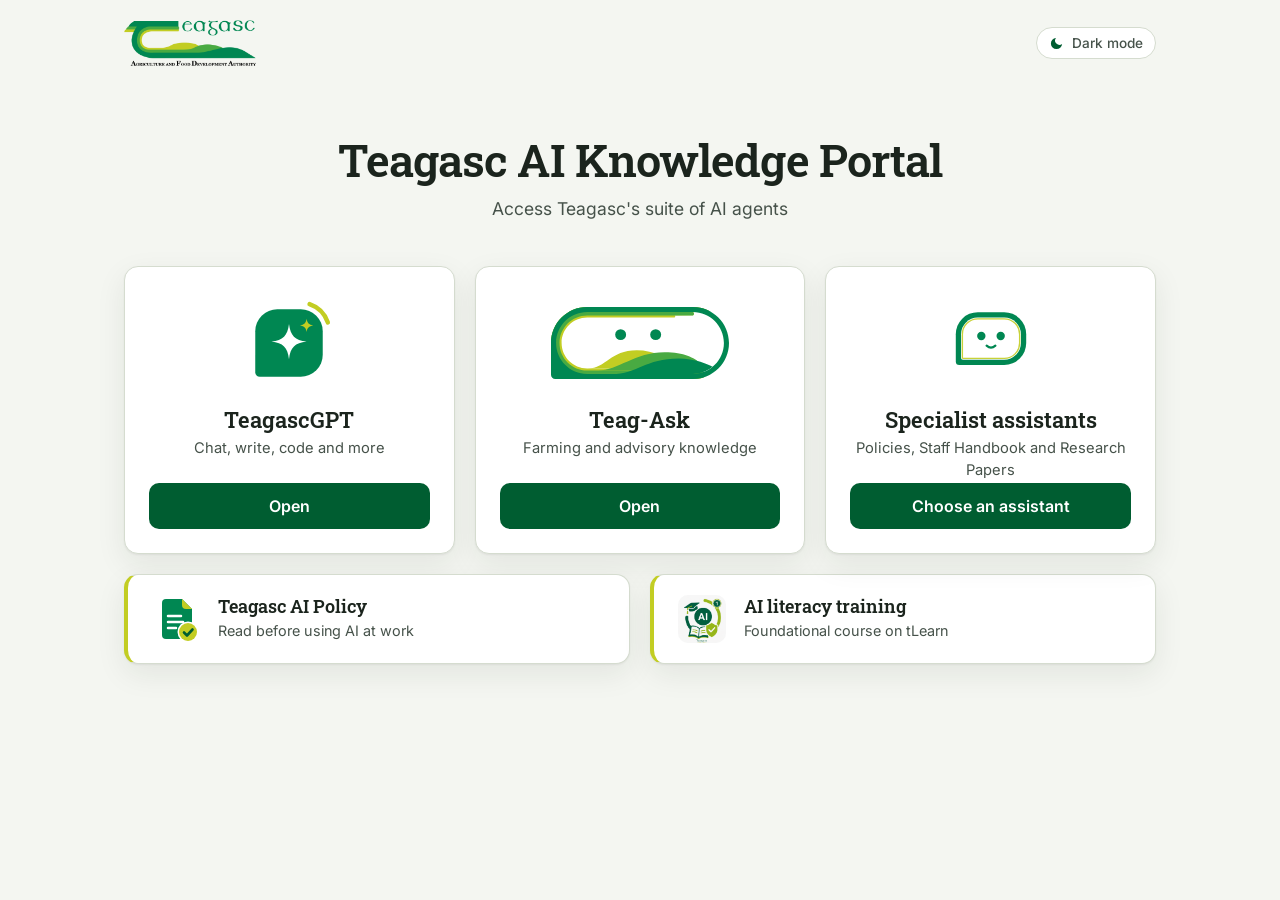
==== commit 8cb82929: "Portal: Specialist assistants tile opens straight into each assistant Users found "Specialist assist" ====
--- a/index.html
+++ b/index.html
@@ -1,92 +1,141 @@
-<!DOCTYPE html>
-<html lang="en">
-<head>
-  <meta charset="UTF-8" />
-  <meta name="viewport" content="width=device-width, initial-scale=1.0" />
-  <title>Teagasc AI Knowledge Portal</title>
-  <link rel="preconnect" href="https://fonts.googleapis.com" />
-  <link rel="stylesheet" href="https://fonts.googleapis.com/css2?family=Inter:wght@400;500;600&family=Roboto+Slab:wght@500;600&display=swap" />
-  <script src="theme.js?v=2"></script>
-  <link rel="stylesheet" href="theme.css?v=2" />
-  <link rel="stylesheet" href="styles.css?v=2" />
-</head>
-<body>
-  <header class="topbar">
-    <img class="logo" src="teagasc-logo.png" alt="Teagasc" width="444" height="156" />
-    <button type="button" class="theme-toggle" data-theme-toggle aria-pressed="false">
-      <svg class="icon-moon" viewBox="0 0 24 24" aria-hidden="true"><path fill="currentColor" d="M21 12.8A9 9 0 1 1 11.2 3a7 7 0 0 0 9.8 9.8z"/></svg>
-      <svg class="icon-sun" viewBox="0 0 24 24" aria-hidden="true"><g fill="none" stroke="currentColor" stroke-width="2" stroke-linecap="round"><circle cx="12" cy="12" r="4"/><path d="M12 2v2M12 20v2M4.9 4.9l1.4 1.4M17.7 17.7l1.4 1.4M2 12h2M20 12h2M4.9 19.1l1.4-1.4M17.7 6.3l1.4-1.4"/></g></svg>
-      <span data-theme-label>Dark mode</span>
-    </button>
-  </header>
-
-  <main class="page">
-    <div class="intro">
-      <h1>Teagasc AI Knowledge Portal</h1>
-      <p>Access Teagasc's suite of AI agents</p>
-    </div>
-
-    <section class="tools" aria-label="AI tools">
-      <article class="tool">
-        <!-- TeagascGPT: a Teag-Ask-style speech bubble (square tail corner) holding an AI spark, with a lime ring arc -->
-        <svg class="tool-logo" viewBox="0 0 120 120" role="img" aria-label="TeagascGPT">
-          <path d="M88 7a40 40 0 0 1 25 25" fill="none" stroke="#c2cd23" stroke-width="6" stroke-linecap="round"/>
-          <path fill="#008752" d="M44 14h32a30 30 0 0 1 30 30v32a30 30 0 0 1-30 30H20a6 6 0 0 1-6-6V44a30 30 0 0 1 30-30z"/>
-          <path fill="#fff" d="M60 34c2 16 8 22 24 24-16 2-22 8-24 24-2-16-8-22-24-24 16-2 22-8 24-24z"/>
-          <path fill="#c2cd23" d="M84 27c1 6 3 8 9 9-6 1-8 3-9 9-1-6-3-8-9-9 6-1 8-3 9-9z"/>
-        </svg>
-        <h2>TeagascGPT</h2>
-        <p>Chat, write, code and more</p>
-        <a class="tool-button" href="https://ai.teagasc.net/login">Open</a>
-      </article>
-
-      <article class="tool">
-        <img class="tool-logo tool-logo-wide" src="icons/teag-ask.svg" alt="Teag-Ask" />
-        <h2>Teag-Ask</h2>
-        <p>Farming and advisory knowledge</p>
-        <a class="tool-button" href="teagask/">Open</a>
-      </article>
-
-      <article class="tool">
-        <!-- Assistants: three Teag-Ask-style bubbles in the brand greens, the front one "typing" -->
-        <svg class="tool-logo" viewBox="0 0 120 120" role="img" aria-label="Assistants">
-          <g class="bubble-gap">
-            <path fill="#c2cd23" d="M70 10h24a18 18 0 0 1 18 18v10a18 18 0 0 1-18 18H56a4 4 0 0 1-4-4V28a18 18 0 0 1 18-18z"/>
-            <path fill="#49aa42" d="M50 32h24a18 18 0 0 1 18 18v10a18 18 0 0 1-18 18H36a4 4 0 0 1-4-4V50a18 18 0 0 1 18-18z"/>
-            <path fill="#008752" d="M30 56h24a18 18 0 0 1 18 18v10a18 18 0 0 1-18 18H16a4 4 0 0 1-4-4V74a18 18 0 0 1 18-18z"/>
-          </g>
-          <circle cx="29" cy="79" r="4.5" fill="#fff"/>
-          <circle cx="42" cy="79" r="4.5" fill="#fff"/>
-          <circle cx="55" cy="79" r="4.5" fill="#fff"/>
-        </svg>
-        <h2>Assistants</h2>
-        <p>Specialist assistants</p>
-        <a class="tool-button" href="assistants/">Open</a>
-      </article>
-    </section>
-
-    <section class="governance" aria-label="AI policy and training">
-      <a class="governance-card" href="./Teagasc_AI_Policy_1.0.pdf">
-        <svg class="governance-icon" viewBox="0 0 48 48" aria-hidden="true">
-          <path fill="#008752" d="M14 4h16l10 10v26a4 4 0 0 1-4 4H14a4 4 0 0 1-4-4V8a4 4 0 0 1 4-4z"/>
-          <path fill="#c2cd23" d="M30 4v6a4 4 0 0 0 4 4h6z"/>
-          <path fill="none" stroke="#fff" stroke-width="2.5" stroke-linecap="round" d="M16 21h13M16 27h15M16 33h8"/>
-          <circle class="badge-gap" cx="36" cy="37" r="9" fill="#c2cd23"/>
-          <path fill="none" stroke="#005d31" stroke-width="2.6" stroke-linecap="round" stroke-linejoin="round" d="M32 37.5l3 3 5.5-6"/>
-        </svg>
-        <span class="governance-text">
-          <strong>Teagasc AI Policy</strong>
-          <span>Read before using AI at work</span>
-        </span>
-      </a>
-      <a class="governance-card" href="https://tlearn.teagasc.ie/totara/program/view.php?id=31">
-        <img class="governance-icon" src="./Foundational-AI-Icon.png" alt="" width="48" height="48" />
-        <span class="governance-text">
-          <strong>AI literacy training</strong>
-          <span>Foundational course on tLearn</span>
-        </span>
-      </a>
-    </section>
-  </main>
-</body>
-</html>
+<!DOCTYPE html>
+<html lang="en">
+<head>
+  <meta charset="UTF-8" />
+  <meta name="viewport" content="width=device-width, initial-scale=1.0" />
+  <title>Teagasc AI Knowledge Portal</title>
+  <link rel="preconnect" href="https://fonts.googleapis.com" />
+  <link rel="stylesheet" href="https://fonts.googleapis.com/css2?family=Inter:wght@400;500;600&family=Roboto+Slab:wght@500;600&display=swap" />
+  <script src="theme.js?v=2"></script>
+  <link rel="stylesheet" href="theme.css?v=2" />
+  <link rel="stylesheet" href="styles.css?v=7" />
+</head>
+<body>
+  <header class="topbar">
+    <img class="logo" src="teagasc-logo.png" alt="Teagasc" width="444" height="156" />
+    <button type="button" class="theme-toggle" data-theme-toggle aria-pressed="false">
+      <svg class="icon-moon" viewBox="0 0 24 24" aria-hidden="true"><path fill="currentColor" d="M21 12.8A9 9 0 1 1 11.2 3a7 7 0 0 0 9.8 9.8z"/></svg>
+      <svg class="icon-sun" viewBox="0 0 24 24" aria-hidden="true"><g fill="none" stroke="currentColor" stroke-width="2" stroke-linecap="round"><circle cx="12" cy="12" r="4"/><path d="M12 2v2M12 20v2M4.9 4.9l1.4 1.4M17.7 17.7l1.4 1.4M2 12h2M20 12h2M4.9 19.1l1.4-1.4M17.7 6.3l1.4-1.4"/></g></svg>
+      <span data-theme-label>Dark mode</span>
+    </button>
+  </header>
+
+  <main class="page">
+    <div class="intro">
+      <h1>Teagasc AI Knowledge Portal</h1>
+      <p>Access Teagasc's suite of AI agents</p>
+    </div>
+
+    <section class="tools" aria-label="AI tools">
+      <article class="tool">
+        <!-- TeagascGPT: a Teag-Ask-style speech bubble (square tail corner) holding an AI spark, with a lime ring arc -->
+        <svg class="tool-logo" viewBox="0 0 120 120" role="img" aria-label="TeagascGPT">
+          <path d="M88 7a40 40 0 0 1 25 25" fill="none" stroke="#c2cd23" stroke-width="6" stroke-linecap="round"/>
+          <path fill="#008752" d="M44 14h32a30 30 0 0 1 30 30v32a30 30 0 0 1-30 30H20a6 6 0 0 1-6-6V44a30 30 0 0 1 30-30z"/>
+          <path fill="#fff" d="M60 34c2 16 8 22 24 24-16 2-22 8-24 24-2-16-8-22-24-24 16-2 22-8 24-24z"/>
+          <path fill="#c2cd23" d="M84 27c1 6 3 8 9 9-6 1-8 3-9 9-1-6-3-8-9-9 6-1 8-3 9-9z"/>
+        </svg>
+        <h2>TeagascGPT</h2>
+        <p>Chat, write, code and more</p>
+        <a class="tool-button" href="https://ai.teagasc.net/login">Open</a>
+      </article>
+
+      <article class="tool">
+        <img class="tool-logo tool-logo-wide" src="icons/teag-ask.svg" alt="Teag-Ask" />
+        <h2>Teag-Ask</h2>
+        <p>Farming and advisory knowledge</p>
+        <a class="tool-button" href="teagask/">Open</a>
+      </article>
+
+      <!-- Specialist assistants: the generic logo opens into the three assistants on hover or keyboard focus
+           (always open on touch screens). Each link goes straight to that assistant in the hub. -->
+      <article class="tool tool-picker">
+        <!-- The assistants' character with no accessories; on hover it splits into the three assistants -->
+        <span class="tool-logo picker-logo" role="img" aria-label="Specialist assistants"></span>
+        <div class="picker-cover" aria-hidden="true">
+          <h2>Specialist assistants</h2>
+          <p>Policies, Staff Handbook and Research Papers</p>
+          <span class="tool-button picker-hint">Choose an assistant</span>
+        </div>
+        <nav class="picker" aria-label="Specialist assistants">
+          <a class="picker-item" href="assistants/#policy" style="--tone:#008752">
+            <span class="picker-icon" data-look="tie"></span>
+            <span class="picker-text"><strong>Policy Assistant</strong><small>Policies and procedures</small></span>
+          </a>
+          <a class="picker-item" href="assistants/#handbook" style="--tone:#49aa42">
+            <span class="picker-icon" data-look="badge"></span>
+            <span class="picker-text"><strong>Staff Handbook</strong><small>Leave, pay and HR terms</small></span>
+          </a>
+          <a class="picker-item" href="assistants/#research" style="--tone:#c2cd23">
+            <span class="picker-icon" data-look="goggles"></span>
+            <span class="picker-text"><strong>Research Papers</strong><small>Papers, authors and topics</small></span>
+          </a>
+        </nav>
+      </article>
+    </section>
+
+    <section class="governance" aria-label="AI policy and training">
+      <a class="governance-card" href="./Teagasc_AI_Policy_1.0.pdf">
+        <svg class="governance-icon" viewBox="0 0 48 48" aria-hidden="true">
+          <path fill="#008752" d="M14 4h16l10 10v26a4 4 0 0 1-4 4H14a4 4 0 0 1-4-4V8a4 4 0 0 1 4-4z"/>
+          <path fill="#c2cd23" d="M30 4v6a4 4 0 0 0 4 4h6z"/>
+          <path fill="none" stroke="#fff" stroke-width="2.5" stroke-linecap="round" d="M16 21h13M16 27h15M16 33h8"/>
+          <circle class="badge-gap" cx="36" cy="37" r="9" fill="#c2cd23"/>
+          <path fill="none" stroke="#005d31" stroke-width="2.6" stroke-linecap="round" stroke-linejoin="round" d="M32 37.5l3 3 5.5-6"/>
+        </svg>
+        <span class="governance-text">
+          <strong>Teagasc AI Policy</strong>
+          <span>Read before using AI at work</span>
+        </span>
+      </a>
+      <a class="governance-card" href="https://tlearn.teagasc.ie/totara/program/view.php?id=31">
+        <img class="governance-icon" src="./Foundational-AI-Icon.png" alt="" width="48" height="48" />
+        <span class="governance-text">
+          <strong>AI literacy training</strong>
+          <span>Foundational course on tLearn</span>
+        </span>
+      </a>
+    </section>
+  </main>
+  <script src="assistants/character.js?v=8"></script>
+  <script>
+    // The assistants' characters (same artwork as the hub): a plain one as the tile logo, and one per picker
+    // link. Each link's character starts on top of the logo (--dx, --dy, --s) so that on hover the logo
+    // appears to split into the three assistants (styles.css).
+    (function () {
+      var logo = document.querySelector(".picker-logo");
+      logo.appendChild(AssistantCharacter.create("plain"));
+      var icons = document.querySelectorAll(".picker-icon[data-look]");
+      icons.forEach(function (slot) { slot.appendChild(AssistantCharacter.create(slot.dataset.look)); });
+
+      var tile = logo.closest(".tool-picker");
+
+      // Centre of an element within the tile from offsetLeft/Top, which ignore CSS transforms, so the result
+      // is the same whether the tile is at rest, open or mid-animation.
+      function centre(el) {
+        var x = el.offsetWidth / 2, y = el.offsetHeight / 2;
+        for (var n = el; n && n !== tile; n = n.offsetParent) { x += n.offsetLeft; y += n.offsetTop; }
+        return { x: x, y: y };
+      }
+
+      function place() {
+        var l = centre(logo);
+        icons.forEach(function (slot) {
+          var c = centre(slot);
+          slot.style.setProperty("--dx", (l.x - c.x).toFixed(1) + "px");
+          slot.style.setProperty("--dy", (l.y - c.y).toFixed(1) + "px");
+          slot.style.setProperty("--s", (logo.offsetWidth / slot.offsetWidth).toFixed(3));
+        });
+      }
+      // Re-measure whenever the tile changes size (images and fonts loading, window resizes) and just
+      // before it opens.
+      place();
+      if (window.ResizeObserver) new ResizeObserver(place).observe(tile);
+      window.addEventListener("resize", place);
+      if (document.fonts) document.fonts.ready.then(place);
+      tile.addEventListener("pointerenter", place);
+      tile.addEventListener("focusin", place);
+    })();
+  </script>
+</body>
+</html>
--- a/styles.css
+++ b/styles.css
@@ -1,109 +1,201 @@
-/* AI Portal page. Tokens come from theme.css. */
-
-.topbar {
-  display: flex;
-  align-items: center;
-  gap: 28px;
-  max-width: 1080px;
-  margin: 0 auto;
-  padding: 20px 24px;
-}
-
-.logo { display: block; width: 132px; height: auto; }
-:root[data-theme="dark"] .logo { filter: brightness(0) invert(1); }
-
-.topbar .theme-toggle { margin-left: auto; }
-
-.page {
-  max-width: 1080px;
-  margin: 0 auto;
-  padding: 48px 24px 56px;
-}
-
-/* Title */
-.intro { text-align: center; }
-.intro h1 {
-  margin: 0;
-  font: 600 clamp(1.9rem, 4.2vw, 2.8rem)/1.15 var(--display);
-  letter-spacing: -.02em;
-}
-.intro p { margin: 10px 0 0; color: var(--ink-soft); font-size: 1.1rem; }
-
-/* Tool tiles */
-.tools {
-  display: grid;
-  grid-template-columns: repeat(3, minmax(0, 1fr));
-  gap: 20px;
-  margin-top: 44px;
-}
-
-.tool {
-  display: flex;
-  flex-direction: column;
-  align-items: center;
-  padding: 32px 24px 24px;
-  border: 1px solid var(--line);
-  border-radius: var(--radius);
-  background: var(--surface);
-  box-shadow: var(--shadow);
-  text-align: center;
-}
-
-.tool-logo { display: block; width: 88px; height: 88px; }
-.tool-logo-wide { width: auto; height: 72px; margin-block: 8px; }
-.bubble-gap path { stroke: var(--surface); stroke-width: 5; paint-order: stroke; }
-
-.tool h2 { margin: 20px 0 0; font: 600 1.35rem/1.2 var(--display); }
-.tool p { margin: 4px 0 0; color: var(--ink-soft); font-size: .92rem; }
-
-.tool-button {
-  align-self: stretch;
-  margin-top: 24px;
-  padding: 11px 16px;
-  border-radius: 10px;
-  background: var(--primary);
-  color: var(--surface);
-  font-weight: 600;
-  text-decoration: none;
-}
-.tool-button:hover { background: var(--primary-strong); }
-
-/* AI policy and training */
-.governance {
-  display: grid;
-  grid-template-columns: repeat(2, minmax(0, 1fr));
-  gap: 20px;
-  margin-top: 20px;
-}
-
-.governance-card {
-  display: flex;
-  align-items: center;
-  gap: 18px;
-  padding: 20px 24px;
-  border: 1px solid var(--line);
-  border-left: 4px solid var(--lime);
-  border-radius: var(--radius);
-  background: var(--surface);
-  box-shadow: var(--shadow);
-  text-decoration: none;
-  transition: border-color .15s, transform .15s;
-}
-.governance-card:hover { border-color: var(--primary); border-left-color: var(--lime); transform: translateY(-2px); }
-
-.governance-icon { flex: none; width: 48px; height: 48px; border-radius: 10px; }
-.badge-gap { stroke: var(--surface); stroke-width: 3; paint-order: stroke; }
-
-.governance-text strong { display: block; font: 600 1.1rem/1.25 var(--display); }
-.governance-text span { color: var(--ink-soft); font-size: .9rem; }
-
-@media (max-width: 860px) {
-  .tools, .governance { grid-template-columns: 1fr; }
-}
-
-@media (max-width: 600px) {
-  .topbar { flex-wrap: wrap; gap: 12px; padding: 14px 16px; }
-  .logo { width: 104px; }
-  .theme-toggle span { display: none; }
-  .page { padding: 28px 16px 40px; }
-}
+/* AI Portal page. Tokens come from theme.css. */
+
+.topbar {
+  display: flex;
+  align-items: center;
+  gap: 28px;
+  max-width: 1080px;
+  margin: 0 auto;
+  padding: 20px 24px;
+}
+
+.logo { display: block; width: 132px; height: auto; }
+:root[data-theme="dark"] .logo { filter: brightness(0) invert(1); }
+
+.topbar .theme-toggle { margin-left: auto; }
+
+.page {
+  max-width: 1080px;
+  margin: 0 auto;
+  padding: 48px 24px 56px;
+}
+
+/* Title */
+.intro { text-align: center; }
+.intro h1 {
+  margin: 0;
+  font: 600 clamp(1.9rem, 4.2vw, 2.8rem)/1.15 var(--display);
+  letter-spacing: -.02em;
+}
+.intro p { margin: 10px 0 0; color: var(--ink-soft); font-size: 1.1rem; }
+
+/* Tool tiles */
+.tools {
+  display: grid;
+  grid-template-columns: repeat(3, minmax(0, 1fr));
+  gap: 20px;
+  margin-top: 44px;
+}
+
+.tool {
+  display: flex;
+  flex-direction: column;
+  align-items: center;
+  padding: 32px 24px 24px;
+  border: 1px solid var(--line);
+  border-radius: var(--radius);
+  background: var(--surface);
+  box-shadow: var(--shadow);
+  text-align: center;
+}
+
+.tool-logo { display: block; width: 88px; height: 88px; }
+.tool-logo-wide { width: auto; height: 72px; margin-block: 8px; }
+
+.tool h2 { margin: 20px 0 0; font: 600 1.35rem/1.2 var(--display); }
+.tool p { margin: 4px 0 0; color: var(--ink-soft); font-size: .92rem; }
+
+.tool-button {
+  align-self: stretch;
+  margin-top: 24px;
+  padding: 11px 16px;
+  border-radius: 10px;
+  background: var(--primary);
+  color: var(--surface);
+  font-weight: 600;
+  text-decoration: none;
+}
+.tool-button:hover { background: var(--primary-strong); }
+
+/* Specialist assistants tile. The logo is the assistants' character with no accessories. On hover or keyboard
+   focus it splits into the three assistants: each link's character starts on top of the logo (--dx, --dy, --s,
+   set by the script in index.html), flies to its row and puts on its accessory, then the rows fade in.
+   Touch screens can't hover, so there the list is always shown under the logo. */
+.tool-picker { position: relative; overflow: hidden; }
+.picker-logo .assistant-character,
+.picker-icon .assistant-character { display: block; width: 100%; height: auto; overflow: visible; }
+.picker-logo, .picker-icon { transform-origin: 50% 50%; }
+.picker-cover { display: flex; flex-direction: column; align-items: center; align-self: stretch; flex: 1;
+  transition: opacity .2s, transform .25s; }
+.picker-hint { margin-top: auto; }
+.picker-cover p { min-height: 2.6em; }
+
+.picker { display: grid; grid-auto-rows: 1fr; gap: 8px; }
+.picker-item {
+  display: flex;
+  align-items: center;
+  gap: 12px;
+  min-width: 0;
+  padding: 0 12px;
+  border: 1px solid var(--line);
+  border-radius: 12px;
+  background: var(--surface);
+  color: var(--ink);
+  text-align: left;
+  text-decoration: none;
+  transition: border-color .2s, background .2s;
+}
+.picker-item:hover { border-color: var(--tone); background: var(--surface-low); }
+.picker-item:focus-visible { outline: 3px solid var(--focus); outline-offset: 2px; }
+.picker-icon { flex: none; width: 44px; }
+/* Each character wears only its own accessory. */
+.picker-icon .ac-acc, .picker-logo .ac-acc { display: none; }
+.picker-icon .assistant-character[data-look="tie"] .ac-acc[data-look="tie"],
+.picker-icon .assistant-character[data-look="badge"] .ac-acc[data-look="badge"],
+.picker-icon .assistant-character[data-look="goggles"] .ac-acc[data-look="goggles"] { display: inline; }
+.picker-icon .ac-acc { transform-box: fill-box; transform-origin: 50% 50%; transition: opacity .25s, transform .3s; }
+.picker-item:hover .assistant-character { animation: picker-hop .45s ease-out; }
+@keyframes picker-hop { 40% { transform: translateY(-3px); } }
+.picker-text { display: flex; flex-direction: column; min-width: 0; transition: opacity .25s; }
+.picker-text strong { font: 600 .98rem/1.25 var(--display); }
+.picker-text small { overflow: hidden; color: var(--ink-soft); font-size: .8rem; white-space: nowrap; text-overflow: ellipsis; }
+.picker-item::after { content: "\203A"; margin-left: auto; color: var(--ink-soft); font-size: 1.3rem; transition: transform .15s, opacity .25s; }
+.picker-item:hover::after { transform: translateX(3px); color: var(--ink); }
+
+@media (hover: hover) {
+  .picker { position: absolute; inset: 20px 16px 16px; pointer-events: none; }
+
+  /* Resting: the three characters sit invisibly on the logo, without accessories; the rows are empty. */
+  .picker-logo { transition: opacity .2s .35s, transform .3s .35s; }
+  .picker-icon { opacity: 0; transform: translate(var(--dx, 0), var(--dy, 0)) scale(var(--s, 1));
+    transition: transform .45s cubic-bezier(.4, 0, .2, 1), opacity .15s .4s; }
+  .picker-icon .ac-acc { opacity: 0; transform: scale(.4); }
+  .picker-item { border-color: transparent; background: transparent; }
+  .picker-text, .picker-item::after { opacity: 0; }
+
+  /* Open: the logo hands over to the three characters, which fly out to their rows one after another. */
+  .tool-picker:hover .picker-logo, .tool-picker:focus-within .picker-logo { opacity: 0; transform: scale(.85); transition-delay: .05s; }
+  .tool-picker:hover .picker-cover, .tool-picker:focus-within .picker-cover { opacity: 0; transform: translateY(10px); }
+  .tool-picker:hover .picker, .tool-picker:focus-within .picker { pointer-events: auto; }
+  .tool-picker:hover .picker-icon, .tool-picker:focus-within .picker-icon {
+    opacity: 1; transform: none;
+    transition: transform .6s cubic-bezier(.3, 1.25, .5, 1), opacity .1s; }
+  .tool-picker:hover .ac-acc, .tool-picker:focus-within .ac-acc { opacity: 1; transform: none; }
+  .tool-picker:hover .picker-item, .tool-picker:focus-within .picker-item { border-color: var(--line); background: var(--surface); }
+  .tool-picker:hover .picker-item:hover, .tool-picker:focus-within .picker-item:hover { border-color: var(--tone); background: var(--surface-low); }
+  .tool-picker:hover .picker-text, .tool-picker:focus-within .picker-text,
+  .tool-picker:hover .picker-item::after, .tool-picker:focus-within .picker-item::after { opacity: 1; }
+
+  .tool-picker:hover .picker-item:nth-child(2) .picker-icon, .tool-picker:focus-within .picker-item:nth-child(2) .picker-icon { transition-delay: .07s, .07s; }
+  .tool-picker:hover .picker-item:nth-child(3) .picker-icon, .tool-picker:focus-within .picker-item:nth-child(3) .picker-icon { transition-delay: .14s, .14s; }
+  .tool-picker:hover .picker-item:nth-child(1) .ac-acc, .tool-picker:focus-within .picker-item:nth-child(1) .ac-acc { transition-delay: .45s; }
+  .tool-picker:hover .picker-item:nth-child(2) .ac-acc, .tool-picker:focus-within .picker-item:nth-child(2) .ac-acc { transition-delay: .52s; }
+  .tool-picker:hover .picker-item:nth-child(3) .ac-acc, .tool-picker:focus-within .picker-item:nth-child(3) .ac-acc { transition-delay: .59s; }
+  .tool-picker:hover .picker-item, .tool-picker:focus-within .picker-item,
+  .tool-picker:hover .picker-text, .tool-picker:focus-within .picker-text,
+  .tool-picker:hover .picker-item::after, .tool-picker:focus-within .picker-item::after { transition-delay: .35s; }
+  .tool-picker:hover .picker-item:hover, .tool-picker:focus-within .picker-item:hover { transition-delay: 0s; }
+
+}
+
+@media (hover: none) {
+  .picker-hint { display: none; }
+  .picker-cover p { min-height: 0; }
+  .picker { align-self: stretch; margin-top: 20px; }
+  .picker-item { min-height: 60px; }
+}
+
+@media (prefers-reduced-motion: reduce) {
+  .picker-logo, .picker-icon, .picker-cover, .picker-icon .ac-acc { transform: none !important; }
+  .picker-item:hover .assistant-character { animation: none; }
+}
+
+/* AI policy and training */
+.governance {
+  display: grid;
+  grid-template-columns: repeat(2, minmax(0, 1fr));
+  gap: 20px;
+  margin-top: 20px;
+}
+
+.governance-card {
+  display: flex;
+  align-items: center;
+  gap: 18px;
+  padding: 20px 24px;
+  border: 1px solid var(--line);
+  border-left: 4px solid var(--lime);
+  border-radius: var(--radius);
+  background: var(--surface);
+  box-shadow: var(--shadow);
+  text-decoration: none;
+  transition: border-color .15s, transform .15s;
+}
+.governance-card:hover { border-color: var(--primary); border-left-color: var(--lime); transform: translateY(-2px); }
+
+.governance-icon { flex: none; width: 48px; height: 48px; border-radius: 10px; }
+.badge-gap { stroke: var(--surface); stroke-width: 3; paint-order: stroke; }
+
+.governance-text strong { display: block; font: 600 1.1rem/1.25 var(--display); }
+.governance-text span { color: var(--ink-soft); font-size: .9rem; }
+
+@media (max-width: 860px) {
+  .tools, .governance { grid-template-columns: 1fr; }
+}
+
+@media (max-width: 600px) {
+  .topbar { flex-wrap: wrap; gap: 12px; padding: 14px 16px; }
+  .logo { width: 104px; }
+  .theme-toggle span { display: none; }
+  .page { padding: 28px 16px 40px; }
+}
